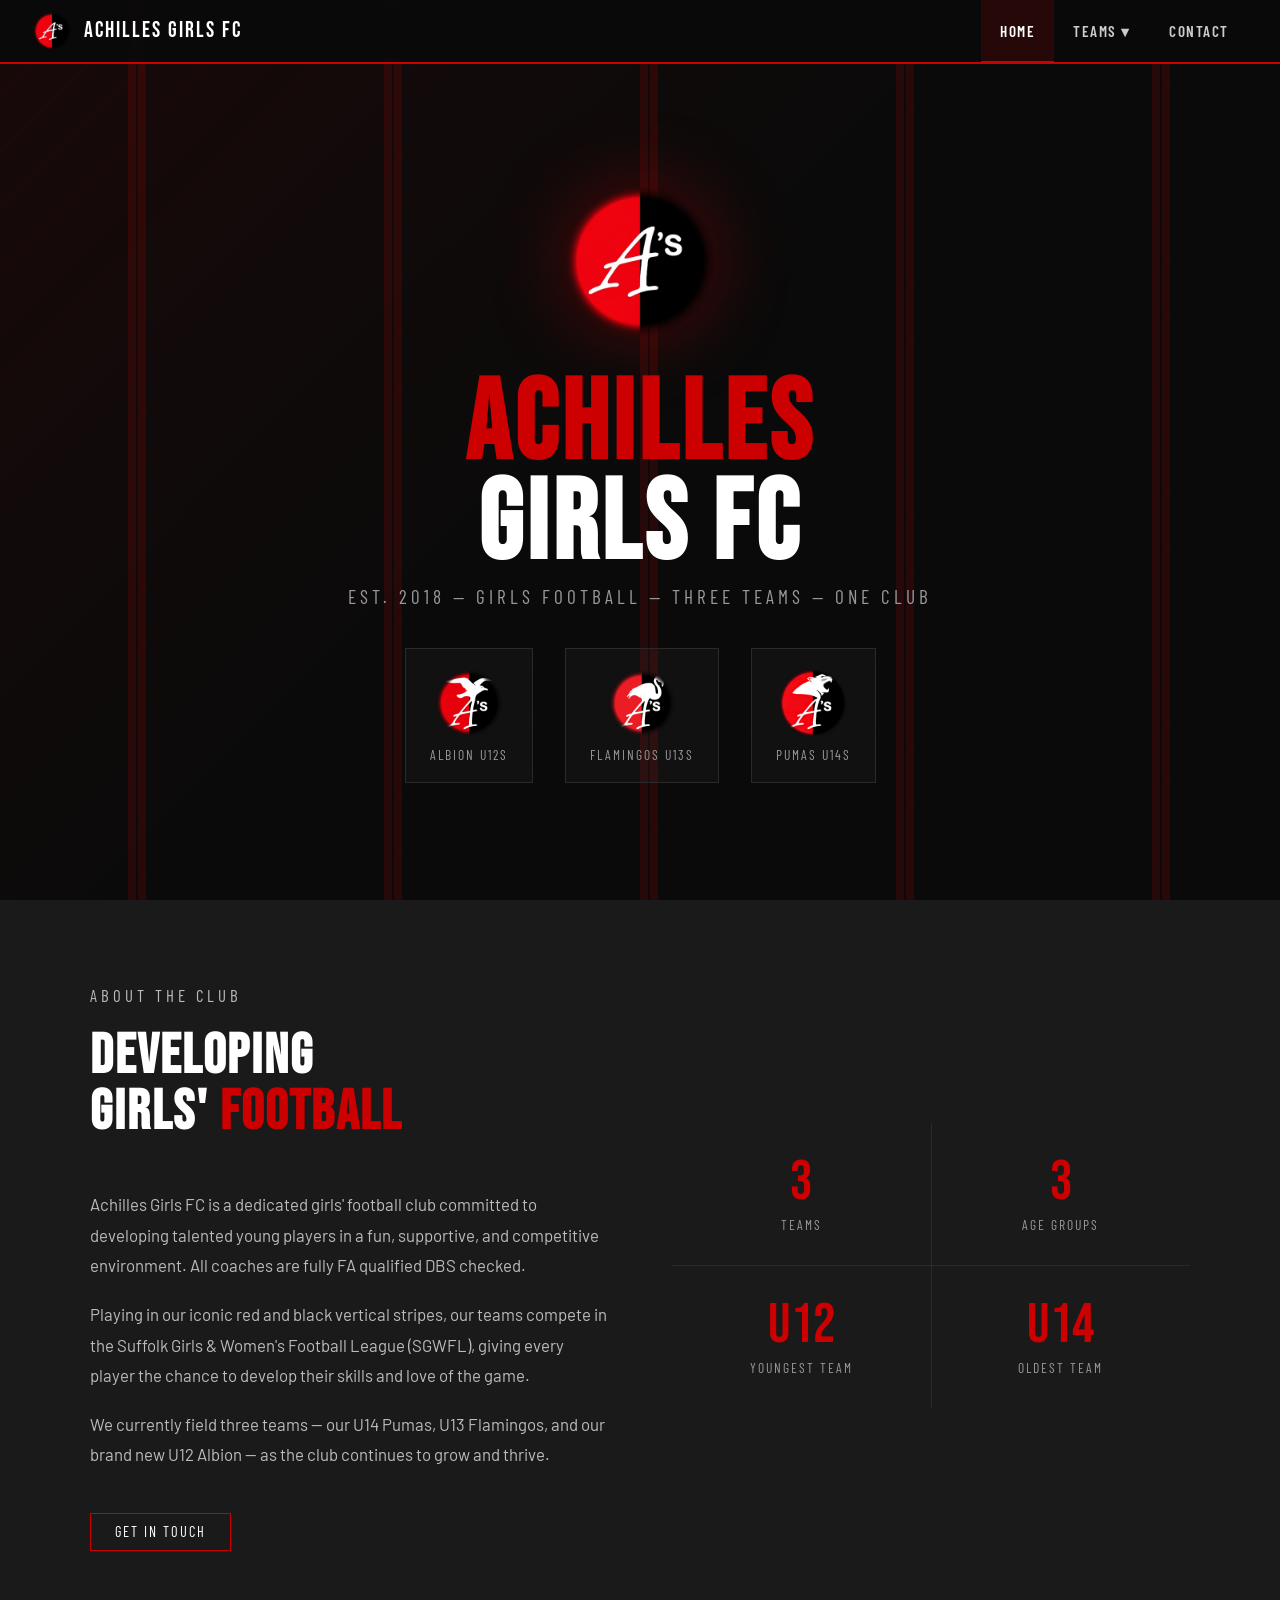
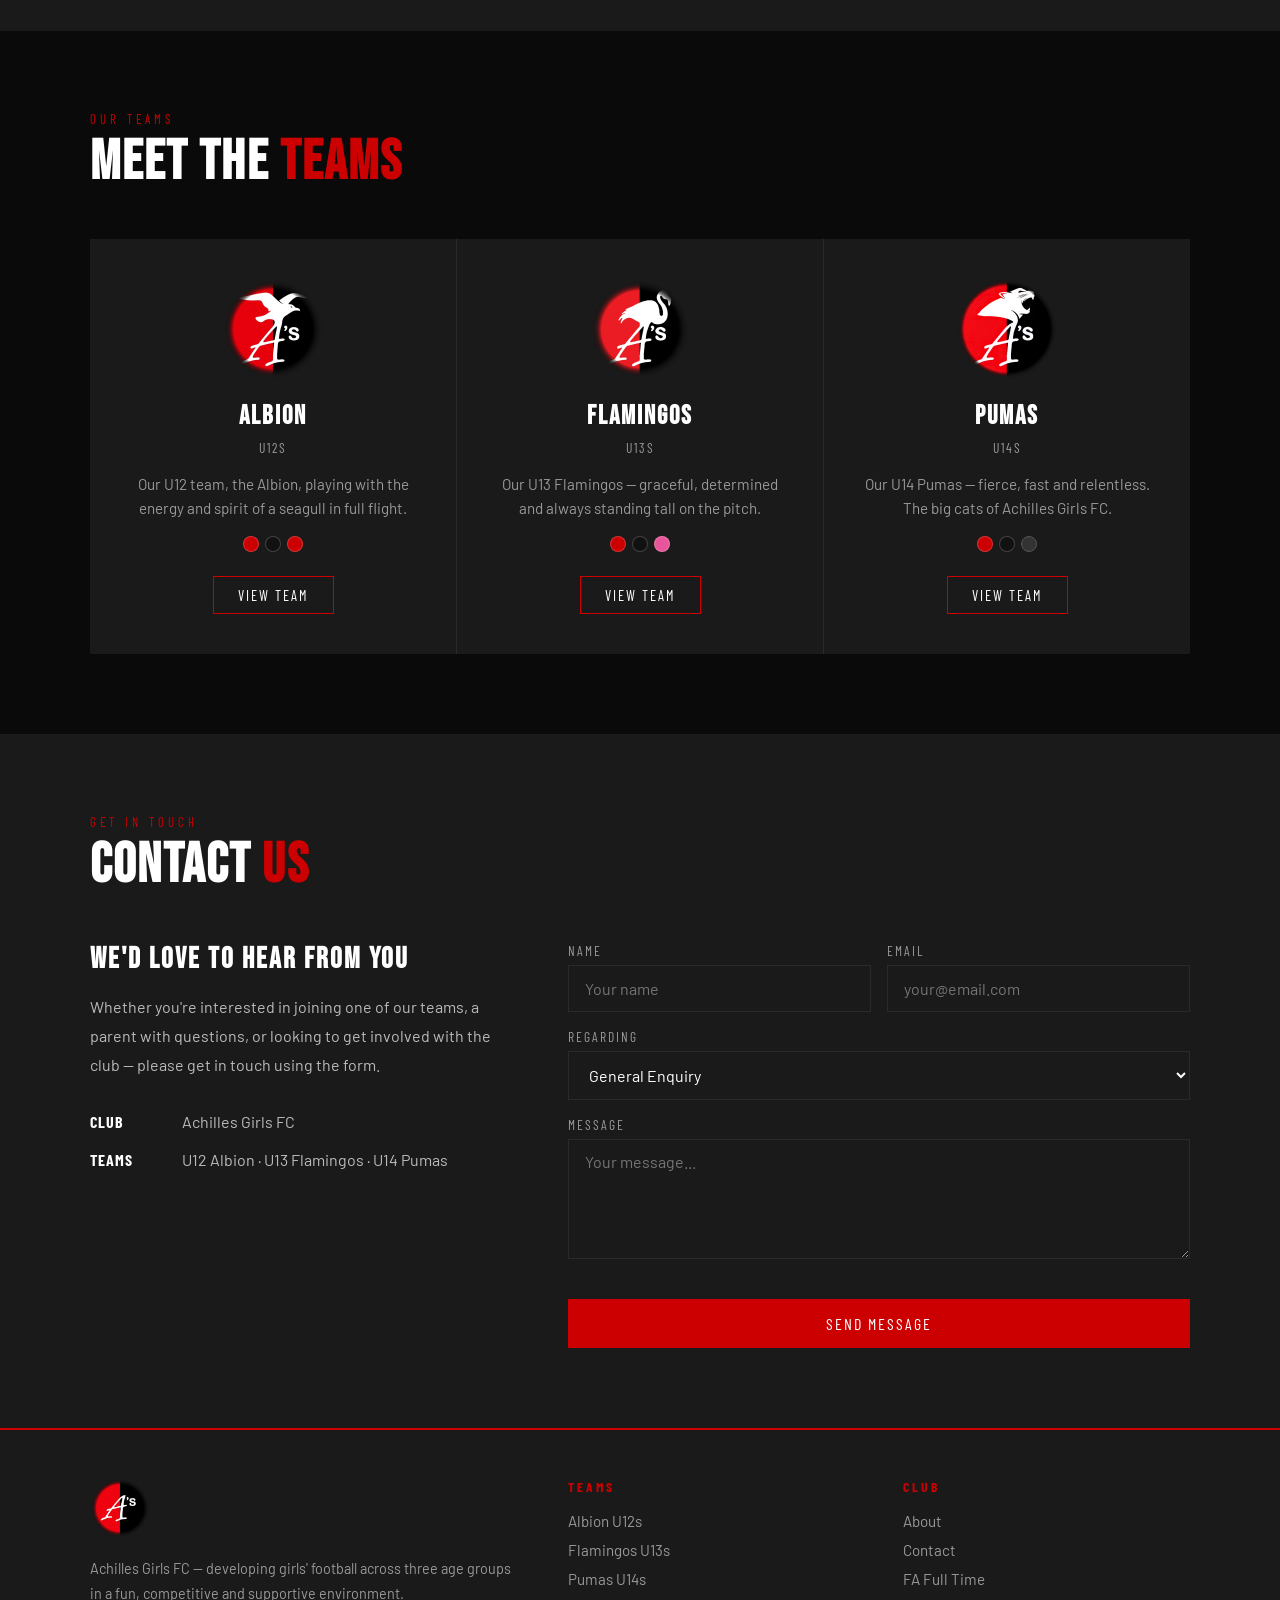
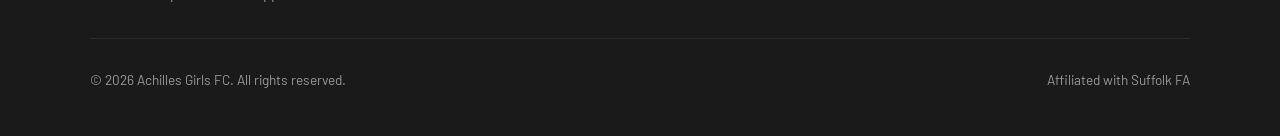
==== index.html @ 708ec03b "Update index.html Suffolk FA" ====
<!DOCTYPE html>
<html lang="en">
<head>
  <meta charset="UTF-8">
  <meta name="viewport" content="width=device-width, initial-scale=1.0">
  <title>Achilles Girls FC</title>
  <link rel="icon" type="image/png" href="images/logo-club.png">
  <link rel="manifest" href="manifest.json">
  <meta name="theme-color" content="#CC0000">
  <meta name="apple-mobile-web-app-capable" content="yes">
  <meta name="apple-mobile-web-app-status-bar-style" content="black-translucent">
  <meta name="apple-mobile-web-app-title" content="Achilles FC">
  <link rel="apple-touch-icon" href="images/logo-club.png">
  <link rel="stylesheet" href="css/style.css">
</head>
<body>

  <!-- NAVBAR -->
  <nav>
    <a href="index.html" class="nav-brand">
      <img src="images/logo-club.png" alt="Achilles Girls FC">
      <span>Achilles Girls FC</span>
    </a>
    <button class="nav-toggle" aria-label="Menu">
      <span></span><span></span><span></span>
    </button>
    <ul class="nav-links">
      <li><a href="index.html" class="active">Home</a></li>
      <li class="nav-dropdown">
        <a href="#">Teams ▾</a>
        <ul class="dropdown-menu">
          <li>
            <a href="team-albion.html">
              <img src="images/logo-albion.png" alt=""> Albion U12s
            </a>
          </li>
          <li>
            <a href="team-flamingos.html">
              <img src="images/logo-flamingos.png" alt=""> Flamingos U13s
            </a>
          </li>
          <li>
            <a href="team-pumas.html">
              <img src="images/logo-pumas.png" alt=""> Pumas U14s
            </a>
          </li>
        </ul>
      </li>
      <li><a href="index.html#contact">Contact</a></li>
    </ul>
  </nav>

  <!-- HERO -->
  <section class="hero">
    <div class="hero-bg">
      <div class="hero-stripe"></div>
      <div class="hero-stripe"></div>
      <div class="hero-stripe"></div>
      <div class="hero-stripe"></div>
      <div class="hero-stripe"></div>
      <div class="hero-stripe"></div>
      <div class="hero-stripe"></div>
      <div class="hero-stripe"></div>
      <div class="hero-stripe"></div>
      <div class="hero-stripe"></div>
    </div>
    <div class="hero-content">
      <img src="images/logo-club.png" alt="Achilles Girls FC" class="hero-logo">
      <h1><span>Achilles</span><br>Girls FC</h1>
      <p class="hero-sub">Est. 2018 &mdash; Girls Football &mdash; Three Teams &mdash; One Club</p>
      <div class="hero-teams">
        <a href="team-albion.html" class="hero-team-badge">
          <img src="images/logo-albion.png" alt="Albion">
          <span>Albion U12s</span>
        </a>
        <a href="team-flamingos.html" class="hero-team-badge">
          <img src="images/logo-flamingos.png" alt="Flamingos">
          <span>Flamingos U13s</span>
        </a>
        <a href="team-pumas.html" class="hero-team-badge">
          <img src="images/logo-pumas.png" alt="Pumas">
          <span>Pumas U14s</span>
        </a>
      </div>
    </div>
  </section>

  <!-- ABOUT -->
  <section id="about" style="background: var(--grey);">
    <div class="container">
      <div class="about-grid">
        <div class="about-text fade-in">
          <p class="section-label">About the Club</p>
          <h2 class="section-title">Developing<br>Girls' <span>Football</span></h2>
          <p>Achilles Girls FC is a dedicated girls' football club committed to developing talented young players in a fun, supportive, and competitive environment. All coaches are fully FA qualified DBS checked.</p>
          <p>Playing in our iconic red and black vertical stripes, our teams compete in the Suffolk Girls &amp; Women's Football League (SGWFL), giving every player the chance to develop their skills and love of the game.</p>
          <p>We currently field three teams — our U14 Pumas, U13 Flamingos, and our brand new U12 Albion — as the club continues to grow and thrive.</p>
          <a href="index.html#contact" class="btn">Get in Touch</a>
        </div>
        <div class="about-stats fade-in">
          <div class="stat-box">
            <div class="number">3</div>
            <div class="label">Teams</div>
          </div>
          <div class="stat-box">
            <div class="number">3</div>
            <div class="label">Age Groups</div>
          </div>
          <div class="stat-box">
            <div class="number">U12</div>
            <div class="label">Youngest Team</div>
          </div>
          <div class="stat-box">
            <div class="number">U14</div>
            <div class="label">Oldest Team</div>
          </div>
        </div>
      </div>
    </div>
  </section>

  <!-- TEAMS -->
  <section id="teams">
    <div class="container">
      <p class="section-label fade-in">Our Teams</p>
      <h2 class="section-title fade-in">Meet the <span>Teams</span></h2>
      <div class="teams-grid fade-in">
        <!-- ALBION -->
        <a href="team-albion.html" class="team-card" style="--accent: #CC0000;">
          <img src="images/logo-albion.png" alt="Achilles Albion">
          <h3>Albion</h3>
          <div class="age-group">U12s</div>
          <p style="color:#999; font-size:0.95rem; line-height:1.6;">Our U12 team, the Albion, playing with the energy and spirit of a seagull in full flight.</p>
          <div class="kit-colours">
            <div class="kit-swatch" style="background:#CC0000;" title="Red"></div>
            <div class="kit-swatch" style="background:#111;" title="Black"></div>
            <div class="kit-swatch" style="background:#CC0000;" title="Red socks"></div>
          </div>
          <span class="btn">View Team</span>
        </a>
        <!-- FLAMINGOS -->
        <a href="team-flamingos.html" class="team-card" style="--accent: #e8559a;">
          <img src="images/logo-flamingos.png" alt="Achilles Flamingos">
          <h3>Flamingos</h3>
          <div class="age-group">U13s</div>
          <p style="color:#999; font-size:0.95rem; line-height:1.6;">Our U13 Flamingos — graceful, determined and always standing tall on the pitch.</p>
          <div class="kit-colours">
            <div class="kit-swatch" style="background:#CC0000;" title="Red"></div>
            <div class="kit-swatch" style="background:#111;" title="Black"></div>
            <div class="kit-swatch" style="background:#e8559a;" title="Pink socks"></div>
          </div>
          <span class="btn">View Team</span>
        </a>
        <!-- PUMAS -->
        <a href="team-pumas.html" class="team-card" style="--accent: #888;">
          <img src="images/logo-pumas.png" alt="Achilles Pumas">
          <h3>Pumas</h3>
          <div class="age-group">U14s</div>
          <p style="color:#999; font-size:0.95rem; line-height:1.6;">Our U14 Pumas — fierce, fast and relentless. The big cats of Achilles Girls FC.</p>
          <div class="kit-colours">
            <div class="kit-swatch" style="background:#CC0000;" title="Red"></div>
            <div class="kit-swatch" style="background:#111;" title="Black"></div>
            <div class="kit-swatch" style="background:#333; border-color:#555;" title="Black socks"></div>
          </div>
          <span class="btn">View Team</span>
        </a>
      </div>
    </div>
  </section>

  <!-- CONTACT -->
  <section id="contact" style="background: var(--grey);">
    <div class="container">
      <p class="section-label fade-in">Get in Touch</p>
      <h2 class="section-title fade-in">Contact <span>Us</span></h2>
      <div class="contact-grid">
        <div class="contact-info fade-in">
          <h3>We'd love to hear from you</h3>
          <p>Whether you're interested in joining one of our teams, a parent with questions, or looking to get involved with the club — please get in touch using the form.</p>
          <div class="contact-detail">
            <strong>Club</strong>
            <span>Achilles Girls FC</span>
          </div>
          <div class="contact-detail">
            <strong>Teams</strong>
            <span>U12 Albion · U13 Flamingos · U14 Pumas</span>
          </div>
          <!-- Add your social links here when ready -->
        </div>
        <div class="fade-in">
          <!--
            FORMSPREE SETUP:
            1. Go to https://formspree.io and create a free account
            2. Create a new form and copy your endpoint URL
            3. Replace "YOUR_FORMSPREE_ID" below with your actual ID
               e.g. action="https://formspree.io/f/xpzvwrkg"
          -->
          <form id="contact-form" class="contact-form"
                action="https://formspree.io/f/mojppgwp"
                method="POST">
            <div class="form-row">
              <div class="form-group">
                <label for="name">Name</label>
                <input type="text" id="name" name="name" required placeholder="Your name">
              </div>
              <div class="form-group">
                <label for="email">Email</label>
                <input type="email" id="email" name="email" required placeholder="your@email.com">
              </div>
            </div>
            <div class="form-group">
              <label for="team">Regarding</label>
              <select id="team" name="team">
                <option value="">General Enquiry</option>
                <option value="albion">Albion U12s</option>
                <option value="flamingos">Flamingos U13s</option>
                <option value="pumas">Pumas U14s</option>
                <option value="other">Other</option>
              </select>
            </div>
            <div class="form-group">
              <label for="message">Message</label>
              <textarea id="message" name="message" required placeholder="Your message..."></textarea>
            </div>
            <button type="submit" class="btn btn-full btn-submit">Send Message</button>
          </form>
          <div id="form-success" class="form-success">
            ✓ Message sent! We'll be in touch soon.
          </div>
        </div>
      </div>
    </div>
  </section>

  <!-- FOOTER -->
  <footer>
    <div class="footer-inner">
      <div class="footer-brand">
        <img src="images/logo-club.png" alt="Achilles Girls FC">
        <p>Achilles Girls FC — developing girls' football across three age groups in a fun, competitive and supportive environment.</p>
      </div>
      <div class="footer-col">
        <h4>Teams</h4>
        <ul>
          <li><a href="team-albion.html">Albion U12s</a></li>
          <li><a href="team-flamingos.html">Flamingos U13s</a></li>
          <li><a href="team-pumas.html">Pumas U14s</a></li>
        </ul>
      </div>
      <div class="footer-col">
        <h4>Club</h4>
        <ul>
          <li><a href="index.html#about">About</a></li>
          <li><a href="index.html#contact">Contact</a></li>
          <li><a href="https://fulltime.thefa.com" target="_blank">FA Full Time</a></li>
        </ul>
      </div>
    </div>
    <div class="footer-bottom">
      <span>© 2026 Achilles Girls FC. All rights reserved.</span>
      <span>Affiliated with Suffolk FA</span>
    </div>
  </footer>

  <script src="js/main.js"></script>
  <script>
    if ("serviceWorker" in navigator) {
      navigator.serviceWorker.register("/sw.js");
    }
  </script>
</body>
</html>
---- css/style.css ----
@import url('https://fonts.googleapis.com/css2?family=Bebas+Neue&family=Barlow:wght@400;500;600;700&family=Barlow+Condensed:wght@600;700&display=swap');

:root {
  --red: #CC0000;
  --black: #0a0a0a;
  --white: #ffffff;
  --grey: #1a1a1a;
  --grey-mid: #2a2a2a;
  --grey-light: #444;
  --text-muted: #999;
  --albion-accent: #CC0000;
  --flamingo-accent: #e8559a;
  --pumas-accent: #444;
}

* { margin: 0; padding: 0; box-sizing: border-box; }

html { scroll-behavior: smooth; }

body {
  font-family: 'Barlow', sans-serif;
  background: var(--black);
  color: var(--white);
  overflow-x: hidden;
}

/* ===== NAVBAR ===== */
nav {
  position: fixed;
  top: 0; left: 0; right: 0;
  z-index: 1000;
  background: rgba(10,10,10,0.95);
  backdrop-filter: blur(10px);
  border-bottom: 2px solid var(--red);
  padding: 0 2rem;
  height: 64px;
  display: flex;
  align-items: center;
  justify-content: space-between;
}

.nav-brand {
  display: flex;
  align-items: center;
  gap: 12px;
  text-decoration: none;
}

.nav-brand img {
  height: 40px;
  width: 40px;
  object-fit: contain;
}

.nav-brand span {
  font-family: 'Bebas Neue', sans-serif;
  font-size: 1.4rem;
  letter-spacing: 2px;
  color: var(--white);
  line-height: 1;
}

.nav-links {
  display: flex;
  align-items: center;
  gap: 0;
  list-style: none;
}

.nav-links a {
  display: block;
  padding: 0 1.2rem;
  height: 64px;
  line-height: 64px;
  text-decoration: none;
  color: #ccc;
  font-family: 'Barlow Condensed', sans-serif;
  font-size: 0.95rem;
  font-weight: 600;
  letter-spacing: 1.5px;
  text-transform: uppercase;
  transition: color 0.2s, background 0.2s;
}

.nav-links a:hover, .nav-links a.active {
  color: var(--white);
  background: rgba(204,0,0,0.15);
}

.nav-links a.active {
  border-bottom: 2px solid var(--red);
}

/* Dropdown */
.nav-dropdown {
  position: relative;
}

.nav-dropdown .dropdown-menu {
  display: none;
  position: absolute;
  top: 64px;
  left: 0;
  background: var(--grey);
  border: 1px solid var(--grey-mid);
  border-top: 2px solid var(--red);
  min-width: 200px;
  list-style: none;
}

.nav-dropdown:hover .dropdown-menu {
  display: block;
}

.dropdown-menu a {
  height: auto;
  line-height: 1;
  padding: 0.9rem 1.2rem;
  display: flex;
  align-items: center;
  gap: 10px;
  border-bottom: 1px solid var(--grey-mid);
}

.dropdown-menu a img {
  width: 28px;
  height: 28px;
  object-fit: contain;
}

.dropdown-menu a:last-child { border-bottom: none; }

/* Hamburger */
.nav-toggle {
  display: none;
  background: none;
  border: none;
  cursor: pointer;
  flex-direction: column;
  gap: 5px;
  padding: 4px;
}

.nav-toggle span {
  display: block;
  width: 24px;
  height: 2px;
  background: var(--white);
  transition: all 0.3s;
}

/* ===== HERO ===== */
.hero {
  min-height: 100vh;
  display: flex;
  align-items: center;
  justify-content: center;
  position: relative;
  overflow: hidden;
  padding: 64px 2rem 0;
}

.hero-bg {
  position: absolute;
  inset: 0;
  background:
    linear-gradient(135deg, rgba(204,0,0,0.08) 0%, transparent 50%),
    repeating-linear-gradient(
      -45deg,
      transparent,
      transparent 40px,
      rgba(204,0,0,0.03) 40px,
      rgba(204,0,0,0.03) 41px
    );
}

.hero-stripe {
  position: absolute;
  top: 0; bottom: 0;
  width: 8px;
  background: var(--red);
  opacity: 0.15;
}

.hero-stripe:nth-child(1) { left: 10%; }
.hero-stripe:nth-child(2) { left: 10.8%; }
.hero-stripe:nth-child(3) { left: 30%; }
.hero-stripe:nth-child(4) { left: 30.8%; }
.hero-stripe:nth-child(5) { left: 50%; }
.hero-stripe:nth-child(6) { left: 50.8%; }
.hero-stripe:nth-child(7) { left: 70%; }
.hero-stripe:nth-child(8) { left: 70.8%; }
.hero-stripe:nth-child(9) { left: 90%; }
.hero-stripe:nth-child(10) { left: 90.8%; }

.hero-content {
  position: relative;
  text-align: center;
  max-width: 800px;
  animation: fadeUp 0.8s ease both;
}

.hero-logo {
  width: 160px;
  height: 160px;
  object-fit: contain;
  margin-bottom: 2rem;
  filter: drop-shadow(0 0 40px rgba(204,0,0,0.4));
  animation: fadeUp 0.8s ease 0.1s both;
}

.hero h1 {
  font-family: 'Bebas Neue', sans-serif;
  font-size: clamp(3.5rem, 10vw, 7rem);
  letter-spacing: 4px;
  line-height: 0.9;
  margin-bottom: 0.5rem;
  animation: fadeUp 0.8s ease 0.2s both;
}

.hero h1 span { color: var(--red); }

.hero-sub {
  font-family: 'Barlow Condensed', sans-serif;
  font-size: 1.2rem;
  letter-spacing: 4px;
  text-transform: uppercase;
  color: var(--text-muted);
  margin-bottom: 2.5rem;
  animation: fadeUp 0.8s ease 0.3s both;
}

.hero-teams {
  display: flex;
  justify-content: center;
  gap: 2rem;
  flex-wrap: wrap;
  animation: fadeUp 0.8s ease 0.4s both;
}

.hero-team-badge {
  display: flex;
  flex-direction: column;
  align-items: center;
  gap: 8px;
  text-decoration: none;
  padding: 1.2rem 1.5rem;
  border: 1px solid var(--grey-mid);
  background: rgba(255,255,255,0.03);
  transition: all 0.3s;
}

.hero-team-badge:hover {
  border-color: var(--red);
  background: rgba(204,0,0,0.08);
  transform: translateY(-4px);
}

.hero-team-badge img {
  width: 70px;
  height: 70px;
  object-fit: contain;
}

.hero-team-badge span {
  font-family: 'Barlow Condensed', sans-serif;
  font-size: 0.85rem;
  letter-spacing: 2px;
  text-transform: uppercase;
  color: var(--text-muted);
}

/* ===== SECTIONS ===== */
section {
  padding: 5rem 2rem;
}

.container {
  max-width: 1100px;
  margin: 0 auto;
}

.section-label {
  font-family: 'Barlow Condensed', sans-serif;
  font-size: 0.8rem;
  letter-spacing: 4px;
  text-transform: uppercase;
  color: var(--red);
  margin-bottom: 0.5rem;
}

.section-title {
  font-family: 'Bebas Neue', sans-serif;
  font-size: clamp(2.5rem, 5vw, 3.5rem);
  letter-spacing: 2px;
  line-height: 1;
  margin-bottom: 3rem;
}

.section-title span { color: var(--red); }

/* ===== ABOUT ===== */
.about-grid {
  display: grid;
  grid-template-columns: 1fr 1fr;
  gap: 4rem;
  align-items: center;
}

.about-text p {
  color: #bbb;
  line-height: 1.8;
  margin-bottom: 1.2rem;
  font-size: 1.05rem;
}

.about-stats {
  display: grid;
  grid-template-columns: 1fr 1fr;
  gap: 1px;
  background: var(--grey-mid);
}

.stat-box {
  background: var(--grey);
  padding: 2rem;
  text-align: center;
}

.stat-box .number {
  font-family: 'Bebas Neue', sans-serif;
  font-size: 3.5rem;
  color: var(--red);
  line-height: 1;
}

.stat-box .label {
  font-family: 'Barlow Condensed', sans-serif;
  font-size: 0.85rem;
  letter-spacing: 2px;
  text-transform: uppercase;
  color: var(--text-muted);
  margin-top: 0.3rem;
}

/* ===== TEAMS ===== */
.teams-grid {
  display: grid;
  grid-template-columns: repeat(3, 1fr);
  gap: 1px;
  background: var(--grey-mid);
}

.team-card {
  background: var(--grey);
  padding: 2.5rem 2rem;
  text-align: center;
  text-decoration: none;
  color: var(--white);
  transition: all 0.3s;
  position: relative;
  overflow: hidden;
}

.team-card::before {
  content: '';
  position: absolute;
  bottom: 0; left: 0; right: 0;
  height: 3px;
  background: var(--accent, var(--red));
  transform: scaleX(0);
  transition: transform 0.3s;
}

.team-card:hover::before { transform: scaleX(1); }
.team-card:hover { background: var(--grey-mid); }

.team-card img {
  width: 100px;
  height: 100px;
  object-fit: contain;
  margin-bottom: 1.2rem;
}

.team-card h3 {
  font-family: 'Bebas Neue', sans-serif;
  font-size: 1.6rem;
  letter-spacing: 2px;
  margin-bottom: 0.4rem;
}

.team-card .age-group {
  font-family: 'Barlow Condensed', sans-serif;
  font-size: 0.85rem;
  letter-spacing: 2px;
  text-transform: uppercase;
  color: var(--text-muted);
  margin-bottom: 1rem;
}

.team-card .kit-colours {
  display: flex;
  justify-content: center;
  gap: 6px;
  margin-top: 1rem;
}

.kit-swatch {
  width: 16px;
  height: 16px;
  border-radius: 50%;
  border: 1px solid rgba(255,255,255,0.2);
}

.btn {
  display: inline-block;
  margin-top: 1.5rem;
  padding: 0.6rem 1.5rem;
  font-family: 'Barlow Condensed', sans-serif;
  font-size: 0.9rem;
  letter-spacing: 2px;
  text-transform: uppercase;
  text-decoration: none;
  border: 1px solid var(--red);
  color: var(--white);
  background: transparent;
  transition: all 0.2s;
  cursor: pointer;
}

.btn:hover {
  background: var(--red);
}

/* ===== TEAM PAGE HERO ===== */
.team-hero {
  padding: 120px 2rem 4rem;
  position: relative;
  overflow: hidden;
  border-bottom: 1px solid var(--grey-mid);
}

.team-hero-bg {
  position: absolute;
  inset: 0;
  opacity: 0.05;
  background-size: 300px;
  background-position: right center;
  background-repeat: no-repeat;
}

.team-hero-inner {
  max-width: 1100px;
  margin: 0 auto;
  display: flex;
  align-items: center;
  gap: 3rem;
}

.team-hero-logo {
  width: 140px;
  height: 140px;
  object-fit: contain;
  flex-shrink: 0;
  filter: drop-shadow(0 0 30px rgba(204,0,0,0.3));
}

.team-hero-text h1 {
  font-family: 'Bebas Neue', sans-serif;
  font-size: clamp(3rem, 6vw, 5rem);
  letter-spacing: 3px;
  line-height: 0.9;
}

.team-hero-text .team-division {
  font-family: 'Barlow Condensed', sans-serif;
  font-size: 1rem;
  letter-spacing: 3px;
  text-transform: uppercase;
  color: var(--text-muted);
  margin-top: 0.8rem;
}

.team-kit {
  display: flex;
  align-items: center;
  gap: 8px;
  margin-top: 1rem;
}

.kit-label {
  font-family: 'Barlow Condensed', sans-serif;
  font-size: 0.8rem;
  letter-spacing: 2px;
  text-transform: uppercase;
  color: var(--text-muted);
}

/* ===== FA EMBED SECTION ===== */
.fa-section {
  padding: 4rem 2rem;
  border-bottom: 1px solid var(--grey-mid);
}

.fa-tabs {
  display: flex;
  gap: 0;
  border-bottom: 1px solid var(--grey-mid);
  margin-bottom: 2rem;
}

.fa-tab {
  padding: 0.8rem 1.8rem;
  font-family: 'Barlow Condensed', sans-serif;
  font-size: 0.95rem;
  letter-spacing: 2px;
  text-transform: uppercase;
  cursor: pointer;
  background: none;
  border: none;
  color: var(--text-muted);
  border-bottom: 2px solid transparent;
  margin-bottom: -1px;
  transition: all 0.2s;
}

.fa-tab:hover { color: var(--white); }
.fa-tab.active {
  color: var(--white);
  border-bottom-color: var(--red);
}

.fa-panel { display: none; }
.fa-panel.active { display: block; }

.fa-embed-wrapper {
  background: var(--grey);
  border: 1px solid var(--grey-mid);
  overflow: hidden;
}

.fa-embed-wrapper iframe {
  width: 100%;
  min-height: 500px;
  border: none;
  display: block;
}

/* Placeholder styling for before iframes are added */
.embed-placeholder {
  background: var(--grey);
  border: 1px dashed var(--grey-light);
  padding: 4rem 2rem;
  text-align: center;
  color: var(--text-muted);
}

.embed-placeholder .icon {
  font-size: 3rem;
  margin-bottom: 1rem;
  display: block;
}

.embed-placeholder p {
  font-family: 'Barlow Condensed', sans-serif;
  font-size: 1rem;
  letter-spacing: 1px;
}

/* ===== CONTACT ===== */
.contact-grid {
  display: grid;
  grid-template-columns: 1fr 1.5fr;
  gap: 4rem;
  align-items: start;
}

.contact-info h3 {
  font-family: 'Bebas Neue', sans-serif;
  font-size: 1.8rem;
  letter-spacing: 2px;
  margin-bottom: 1rem;
}

.contact-info p {
  color: #bbb;
  line-height: 1.8;
  margin-bottom: 2rem;
}

.contact-detail {
  display: flex;
  align-items: flex-start;
  gap: 12px;
  margin-bottom: 1.2rem;
  color: #bbb;
}

.contact-detail strong {
  font-family: 'Barlow Condensed', sans-serif;
  letter-spacing: 1px;
  text-transform: uppercase;
  color: var(--white);
  min-width: 80px;
}

.contact-form {
  display: flex;
  flex-direction: column;
  gap: 1rem;
}

.form-row {
  display: grid;
  grid-template-columns: 1fr 1fr;
  gap: 1rem;
}

.form-group {
  display: flex;
  flex-direction: column;
  gap: 6px;
}

.form-group label {
  font-family: 'Barlow Condensed', sans-serif;
  font-size: 0.85rem;
  letter-spacing: 2px;
  text-transform: uppercase;
  color: var(--text-muted);
}

.form-group input,
.form-group textarea,
.form-group select {
  background: var(--grey);
  border: 1px solid var(--grey-mid);
  padding: 0.8rem 1rem;
  color: var(--white);
  font-family: 'Barlow', sans-serif;
  font-size: 1rem;
  outline: none;
  transition: border-color 0.2s;
  width: 100%;
}

.form-group input:focus,
.form-group textarea:focus,
.form-group select:focus {
  border-color: var(--red);
}

.form-group textarea { resize: vertical; min-height: 120px; }
.form-group select option { background: var(--grey); }

.btn-full { width: 100%; justify-content: center; }
.btn-submit {
  background: var(--red);
  border-color: var(--red);
  font-size: 1rem;
  padding: 0.9rem;
}
.btn-submit:hover { background: #aa0000; }

.form-success {
  display: none;
  background: rgba(0,180,0,0.1);
  border: 1px solid rgba(0,180,0,0.3);
  padding: 1rem;
  text-align: center;
  color: #4caf50;
  font-family: 'Barlow Condensed', sans-serif;
  letter-spacing: 1px;
}

/* ===== FOOTER ===== */
footer {
  background: var(--grey);
  border-top: 2px solid var(--red);
  padding: 3rem 2rem;
}

.footer-inner {
  max-width: 1100px;
  margin: 0 auto;
  display: grid;
  grid-template-columns: 1.5fr 1fr 1fr;
  gap: 3rem;
}

.footer-brand img {
  height: 60px;
  object-fit: contain;
  margin-bottom: 1rem;
}

.footer-brand p {
  color: var(--text-muted);
  font-size: 0.9rem;
  line-height: 1.7;
}

.footer-col h4 {
  font-family: 'Barlow Condensed', sans-serif;
  font-size: 0.85rem;
  letter-spacing: 3px;
  text-transform: uppercase;
  color: var(--red);
  margin-bottom: 1rem;
}

.footer-col ul { list-style: none; }
.footer-col ul li { margin-bottom: 0.6rem; }
.footer-col ul a {
  text-decoration: none;
  color: var(--text-muted);
  font-size: 0.95rem;
  transition: color 0.2s;
}
.footer-col ul a:hover { color: var(--white); }

.footer-bottom {
  max-width: 1100px;
  margin: 2rem auto 0;
  padding-top: 2rem;
  border-top: 1px solid var(--grey-mid);
  display: flex;
  justify-content: space-between;
  align-items: center;
  color: var(--text-muted);
  font-size: 0.85rem;
}

/* ===== COMING SOON ===== */
.coming-soon-badge {
  display: inline-block;
  padding: 0.3rem 0.8rem;
  background: rgba(204,0,0,0.15);
  border: 1px solid rgba(204,0,0,0.3);
  color: var(--red);
  font-family: 'Barlow Condensed', sans-serif;
  font-size: 0.75rem;
  letter-spacing: 2px;
  text-transform: uppercase;
  margin-left: 8px;
  vertical-align: middle;
}

/* ===== ANIMATIONS ===== */
@keyframes fadeUp {
  from { opacity: 0; transform: translateY(30px); }
  to { opacity: 1; transform: translateY(0); }
}

.fade-in {
  opacity: 0;
  transform: translateY(20px);
  transition: opacity 0.6s ease, transform 0.6s ease;
}

.fade-in.visible {
  opacity: 1;
  transform: translateY(0);
}

/* ===== RESPONSIVE ===== */
@media (max-width: 900px) {
  .about-grid, .contact-grid { grid-template-columns: 1fr; gap: 2rem; }
  .teams-grid { grid-template-columns: 1fr; }
  .footer-inner { grid-template-columns: 1fr 1fr; }
  .nav-links { display: none; }
  .nav-toggle { display: flex; }
  .nav-links.open {
    display: flex;
    flex-direction: column;
    position: fixed;
    top: 64px; left: 0; right: 0;
    background: var(--grey);
    border-top: 1px solid var(--grey-mid);
    padding: 1rem 0;
  }
  .nav-links.open a { height: auto; line-height: 1; padding: 1rem 2rem; }
  .nav-dropdown .dropdown-menu { position: static; border-top: none; }
  .team-hero-inner { flex-direction: column; text-align: center; }
  .form-row { grid-template-columns: 1fr; }
}

@media (max-width: 600px) {
  .footer-inner { grid-template-columns: 1fr; }
  .hero-teams { gap: 1rem; }
  .footer-bottom { flex-direction: column; gap: 0.5rem; text-align: center; }
}
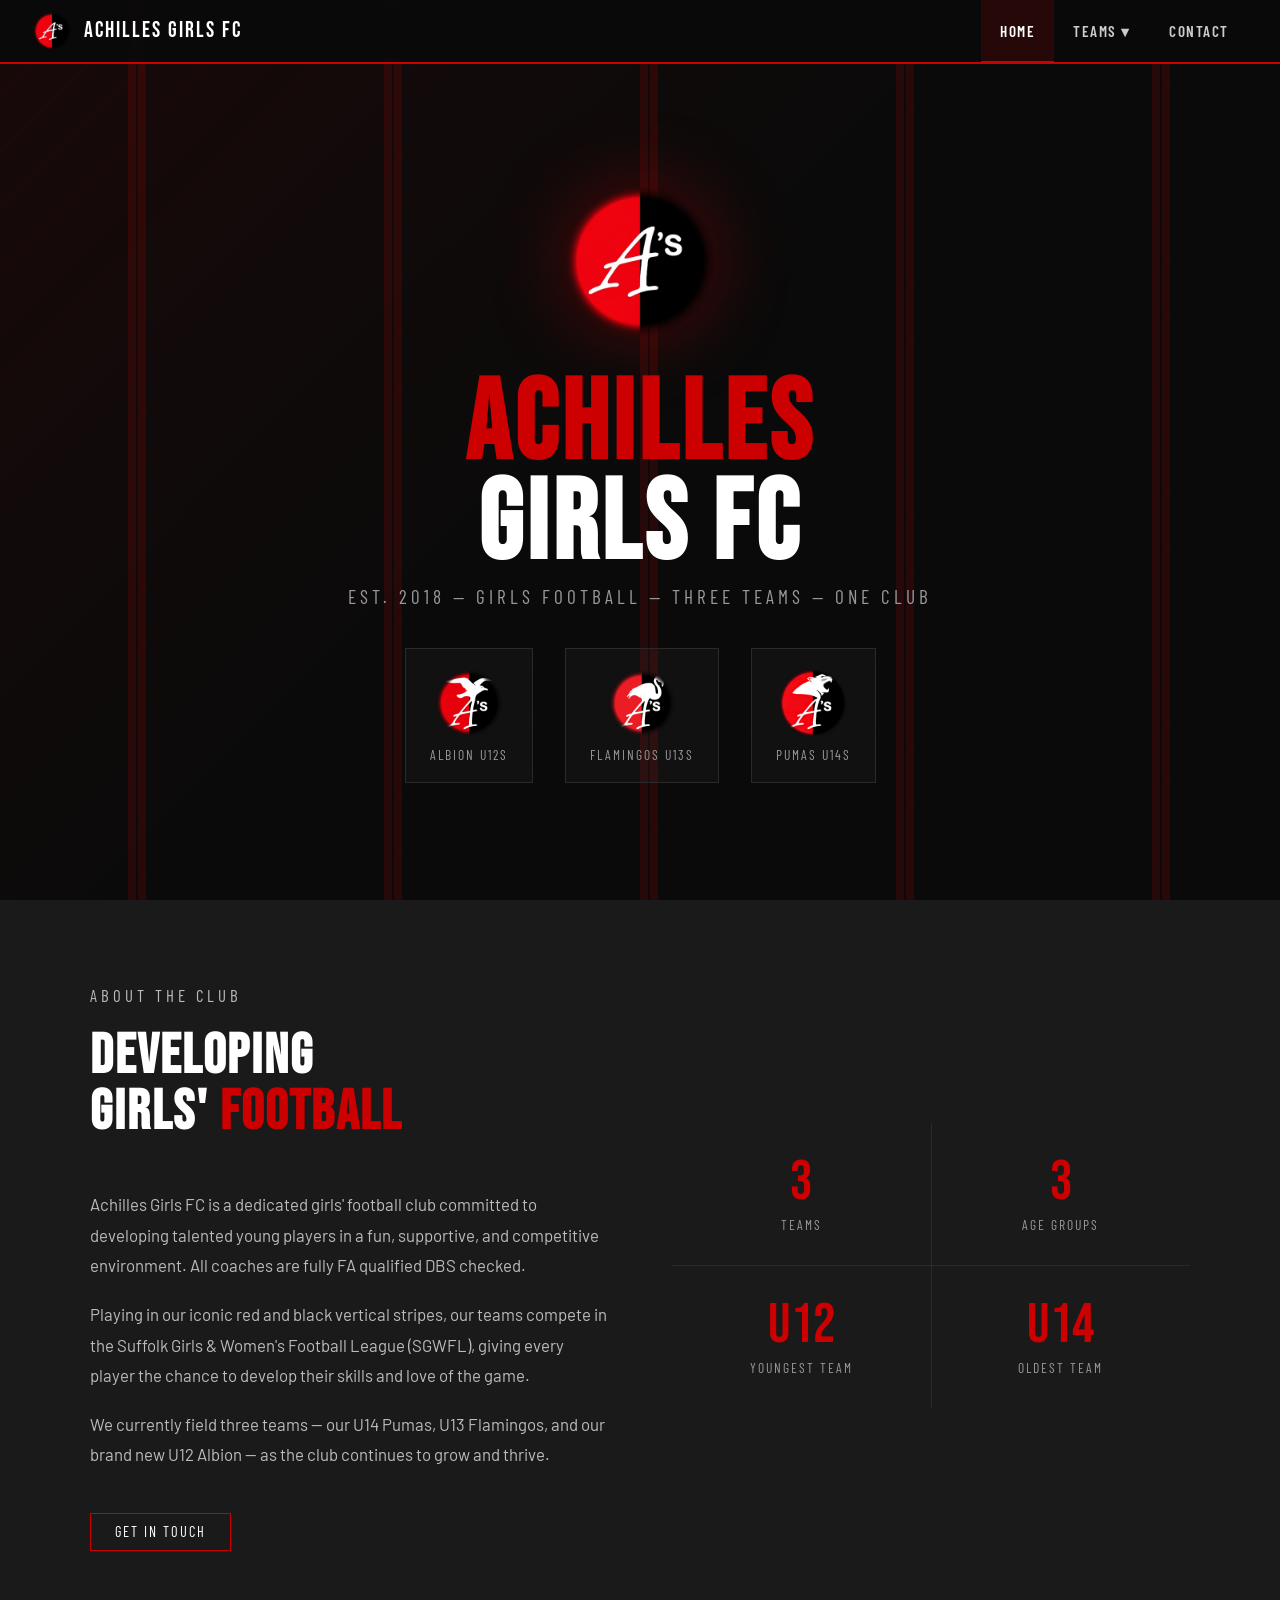
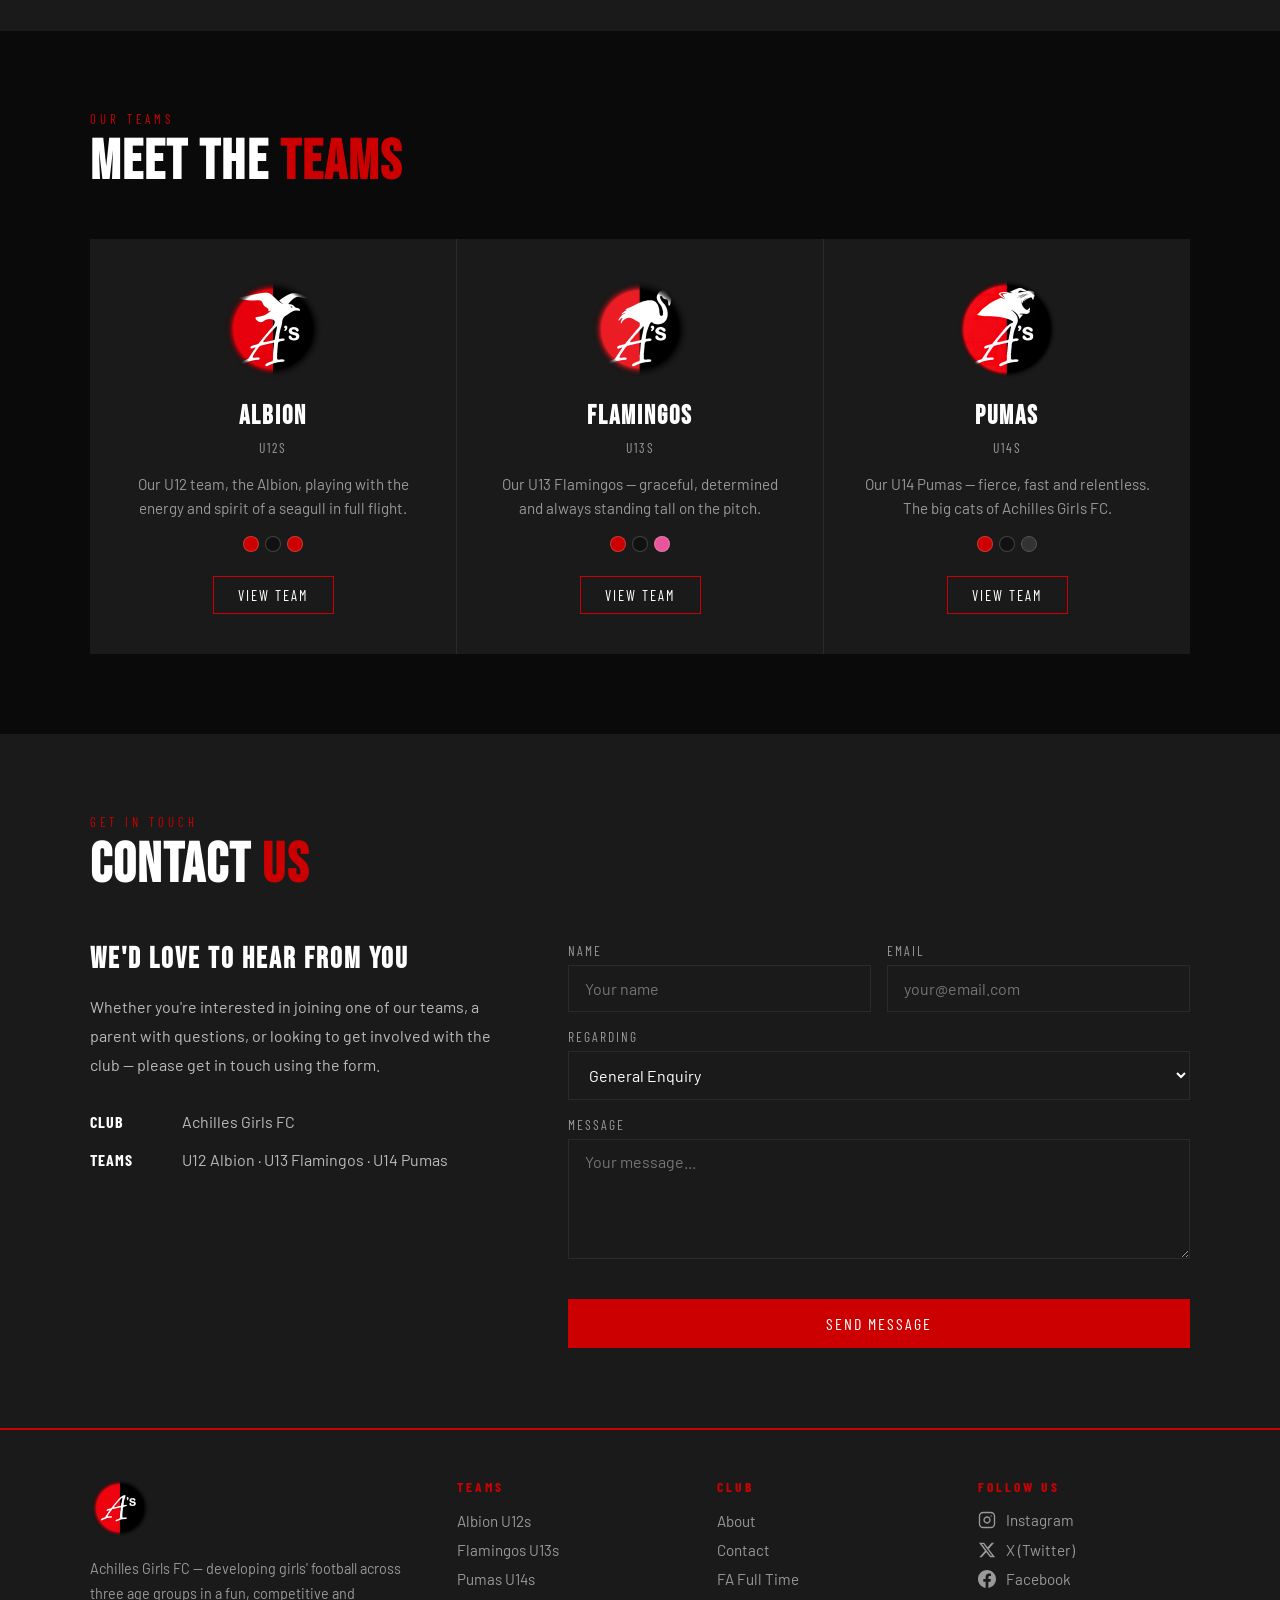
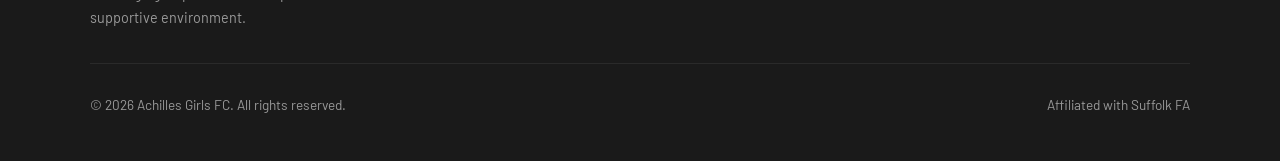
==== commit f90d1092: "Update index.html Social Links" ====
--- a/index.html
+++ b/index.html
@@ -233,7 +233,7 @@
   </section>
 
   <!-- FOOTER -->
-  <footer>
+<footer>
     <div class="footer-inner">
       <div class="footer-brand">
         <img src="images/logo-club.png" alt="Achilles Girls FC">
@@ -254,6 +254,29 @@
           <li><a href="index.html#contact">Contact</a></li>
           <li><a href="https://fulltime.thefa.com" target="_blank">FA Full Time</a></li>
         </ul>
+      </div>
+      <div class="footer-col">
+        <h4>Follow Us</h4>
+        <div class="social-links">
+          <a href="https://www.instagram.com/achillesgirlsfc" target="_blank" rel="noopener" aria-label="Instagram" class="social-link">
+            <svg xmlns="http://www.w3.org/2000/svg" viewBox="0 0 24 24" fill="none" stroke="currentColor" stroke-width="1.8" stroke-linecap="round" stroke-linejoin="round">
+              <rect x="2" y="2" width="20" height="20" rx="5" ry="5"/><path d="M16 11.37A4 4 0 1 1 12.63 8 4 4 0 0 1 16 11.37z"/><line x1="17.5" y1="6.5" x2="17.51" y2="6.5"/>
+            </svg>
+            Instagram
+          </a>
+          <a href="https://x.com/achillesgirlsfc" target="_blank" rel="noopener" aria-label="X (Twitter)" class="social-link">
+            <svg xmlns="http://www.w3.org/2000/svg" viewBox="0 0 24 24" fill="currentColor">
+              <path d="M18.244 2.25h3.308l-7.227 8.26 8.502 11.24H16.17l-5.214-6.817L4.99 21.75H1.68l7.73-8.835L1.254 2.25H8.08l4.713 6.231zm-1.161 17.52h1.833L7.084 4.126H5.117z"/>
+            </svg>
+            X (Twitter)
+          </a>
+          <a href="https://www.facebook.com/groups/achillesgirls" target="_blank" rel="noopener" aria-label="Facebook" class="social-link">
+            <svg xmlns="http://www.w3.org/2000/svg" viewBox="0 0 24 24" fill="currentColor">
+              <path d="M24 12.073c0-6.627-5.373-12-12-12s-12 5.373-12 12c0 5.99 4.388 10.954 10.125 11.854v-8.385H7.078v-3.47h3.047V9.43c0-3.007 1.792-4.669 4.533-4.669 1.312 0 2.686.235 2.686.235v2.953H15.83c-1.491 0-1.956.925-1.956 1.874v2.25h3.328l-.532 3.47h-2.796v8.385C19.612 23.027 24 18.062 24 12.073z"/>
+            </svg>
+            Facebook
+          </a>
+        </div>
       </div>
     </div>
     <div class="footer-bottom">
--- a/css/style.css
+++ b/css/style.css
@@ -684,7 +684,7 @@
   max-width: 1100px;
   margin: 0 auto;
   display: grid;
-  grid-template-columns: 1.5fr 1fr 1fr;
+  grid-template-columns: 1.5fr 1fr 1fr 1fr;
   gap: 3rem;
 }
 
@@ -768,6 +768,7 @@
   .about-grid, .contact-grid { grid-template-columns: 1fr; gap: 2rem; }
   .teams-grid { grid-template-columns: 1fr; }
   .footer-inner { grid-template-columns: 1fr 1fr; }
+  .footer-inner > .footer-brand { grid-column: 1 / -1; }
   .nav-links { display: none; }
   .nav-toggle { display: flex; }
   .nav-links.open {
@@ -790,3 +791,31 @@
   .hero-teams { gap: 1rem; }
   .footer-bottom { flex-direction: column; gap: 0.5rem; text-align: center; }
 }
+
+/* ===== SOCIAL LINKS ===== */
+.social-links {
+  display: flex;
+  flex-direction: column;
+  gap: 0.7rem;
+}
+
+.social-link {
+  display: flex;
+  align-items: center;
+  gap: 10px;
+  text-decoration: none;
+  color: var(--text-muted);
+  font-size: 0.95rem;
+  transition: color 0.2s;
+}
+
+.social-link:hover { color: var(--white); }
+
+.social-link svg {
+  width: 18px;
+  height: 18px;
+  flex-shrink: 0;
+  transition: color 0.2s;
+}
+
+.social-link:hover svg { color: var(--red); }
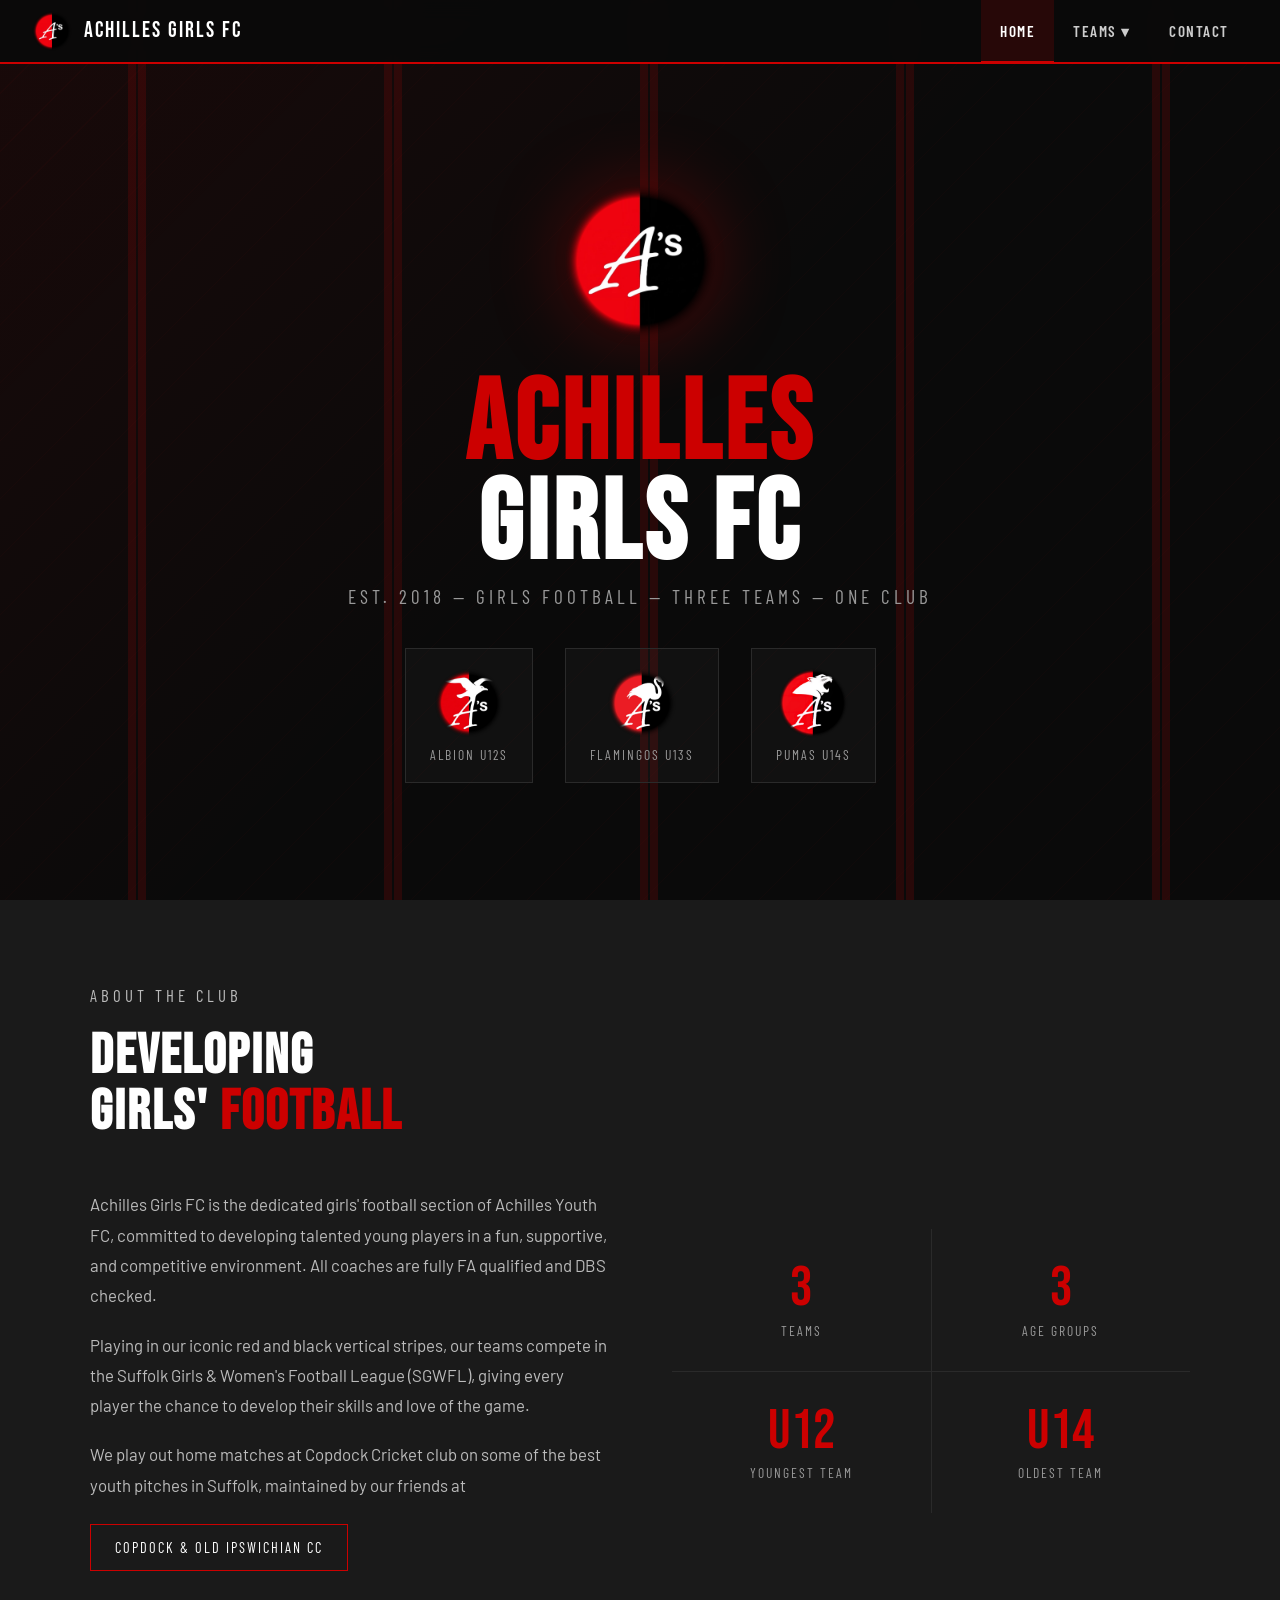
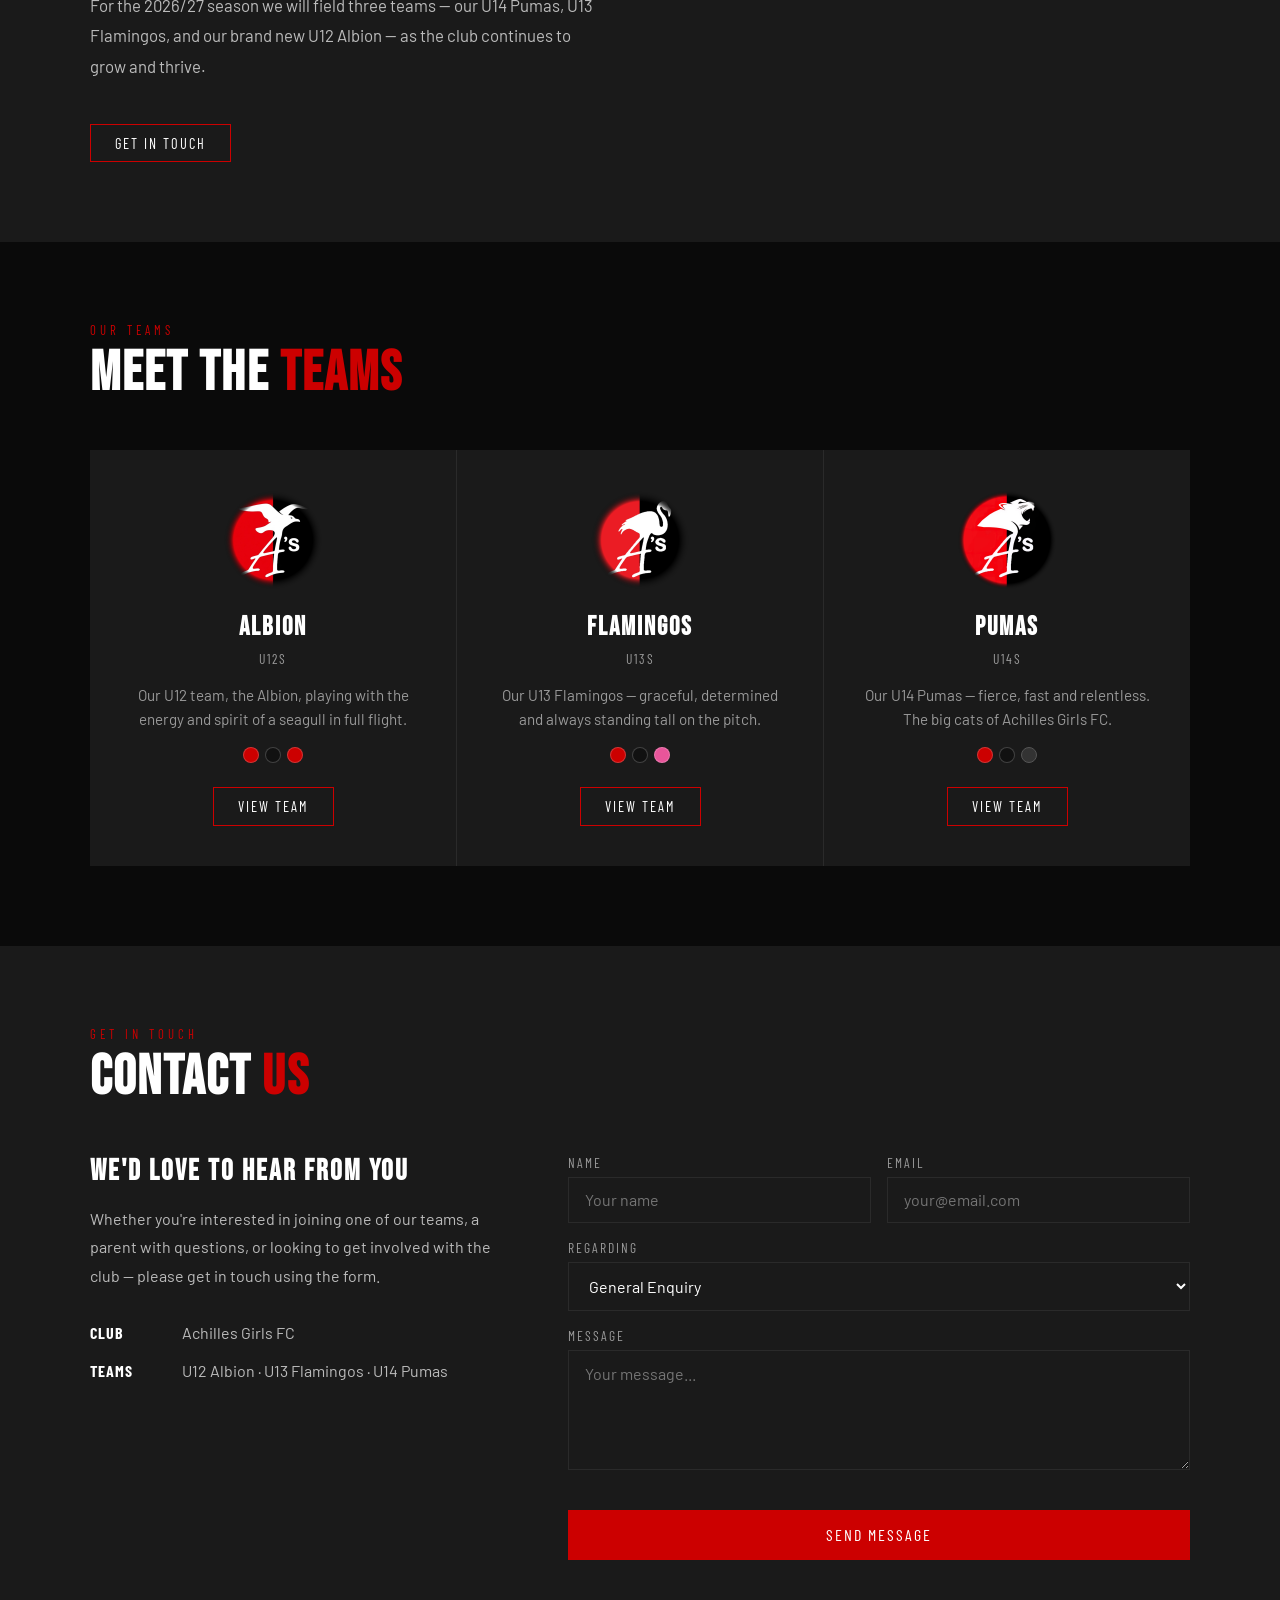
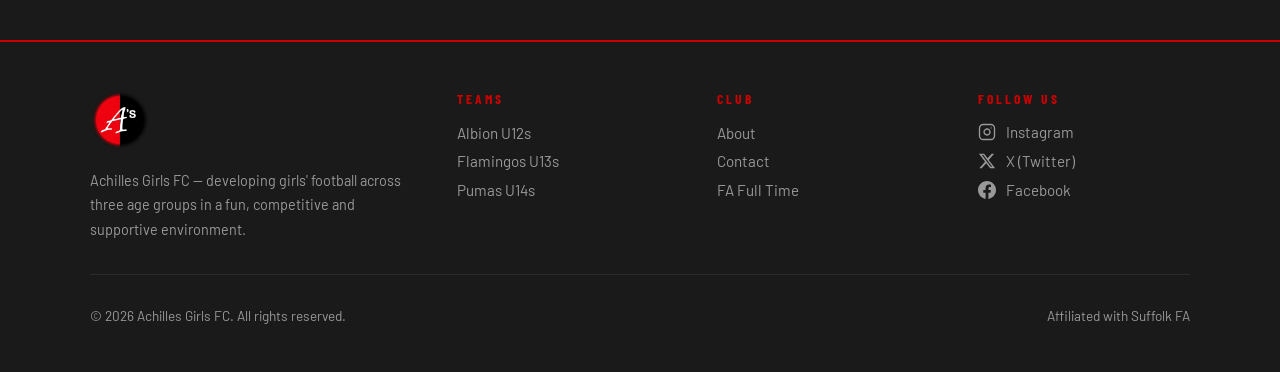
==== commit 4dcfef44: "Update index.html" ====
--- a/index.html
+++ b/index.html
@@ -92,9 +92,10 @@
         <div class="about-text fade-in">
           <p class="section-label">About the Club</p>
           <h2 class="section-title">Developing<br>Girls' <span>Football</span></h2>
-          <p>Achilles Girls FC is a dedicated girls' football club committed to developing talented young players in a fun, supportive, and competitive environment. All coaches are fully FA qualified DBS checked.</p>
+          <p>Achilles Girls FC is the dedicated girls' football section of Achilles Youth FC, committed to developing talented young players in a fun, supportive, and competitive environment. All coaches are fully FA qualified and DBS checked.</p>
           <p>Playing in our iconic red and black vertical stripes, our teams compete in the Suffolk Girls &amp; Women's Football League (SGWFL), giving every player the chance to develop their skills and love of the game.</p>
-          <p>We currently field three teams — our U14 Pumas, U13 Flamingos, and our brand new U12 Albion — as the club continues to grow and thrive.</p>
+          <p>We play out home matches at Copdock Cricket club on some of the best youth pitches in Suffolk, maintained by our friends at <a href="https://candoicc.play-cricket.com/home" class="btn">Copdock &amp; Old Ipswichian CC</a> </p>
+          <p>For the 2026/27 season we will field three teams — our U14 Pumas, U13 Flamingos, and our brand new U12 Albion — as the club continues to grow and thrive.</p>
           <a href="index.html#contact" class="btn">Get in Touch</a>
         </div>
         <div class="about-stats fade-in">
--- a/css/style.css
+++ b/css/style.css
@@ -819,3 +819,80 @@
 }
 
 .social-link:hover svg { color: var(--red); }
+
+/* ===== SPONSORS ===== */
+.sponsors-grid {
+  display: flex;
+  gap: 2rem;
+  flex-wrap: wrap;
+}
+
+.sponsor-card {
+  flex: 1;
+  min-width: 220px;
+  max-width: 340px;
+  display: flex;
+  flex-direction: column;
+  align-items: center;
+  text-decoration: none;
+  background: var(--grey-mid);
+  border: 1px solid rgba(255,255,255,0.06);
+  padding: 2rem 1.5rem 1.5rem;
+  position: relative;
+  transition: border-color 0.3s, transform 0.3s;
+}
+
+.sponsor-card:hover {
+  border-color: rgba(255,255,255,0.2);
+  transform: translateY(-3px);
+}
+
+.sponsor-card img {
+  max-height: 80px;
+  max-width: 100%;
+  object-fit: contain;
+  margin-bottom: 1.2rem;
+  filter: brightness(1);
+  transition: opacity 0.2s;
+}
+
+.sponsor-card:hover img { opacity: 0.9; }
+
+.sponsor-name {
+  font-family: 'Barlow Condensed', sans-serif;
+  font-size: 1rem;
+  font-weight: 600;
+  letter-spacing: 1px;
+  color: var(--white);
+  text-align: center;
+}
+
+.sponsor-role {
+  font-family: 'Barlow Condensed', sans-serif;
+  font-size: 0.8rem;
+  letter-spacing: 1.5px;
+  text-transform: uppercase;
+  color: var(--text-muted);
+  margin-top: 0.3rem;
+  text-align: center;
+}
+
+.sponsor-badge {
+  position: absolute;
+  top: -1px;
+  left: 50%;
+  transform: translateX(-50%);
+  background: var(--red);
+  color: var(--white);
+  font-family: 'Barlow Condensed', sans-serif;
+  font-size: 0.7rem;
+  font-weight: 700;
+  letter-spacing: 2px;
+  text-transform: uppercase;
+  padding: 0.25rem 0.8rem;
+  white-space: nowrap;
+}
+
+.sponsor-badge--secondary {
+  background: var(--grey-light);
+}
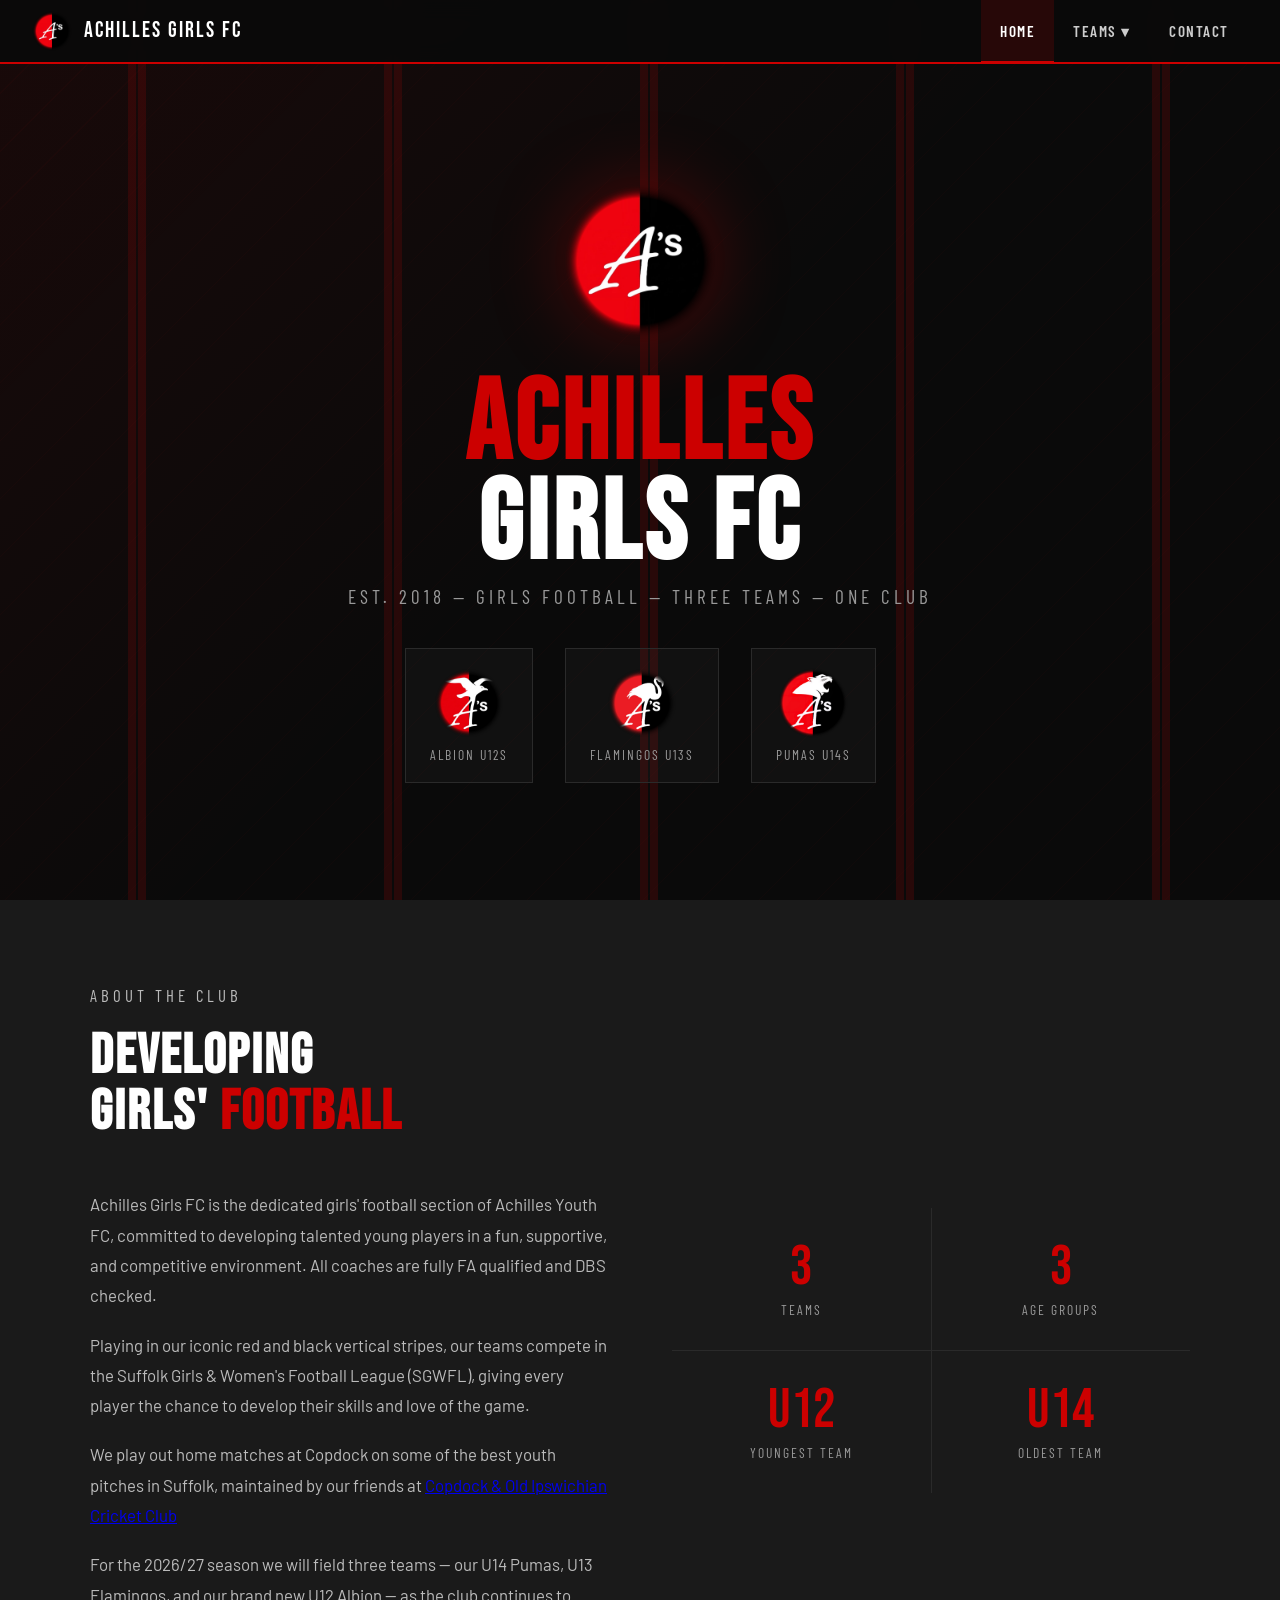
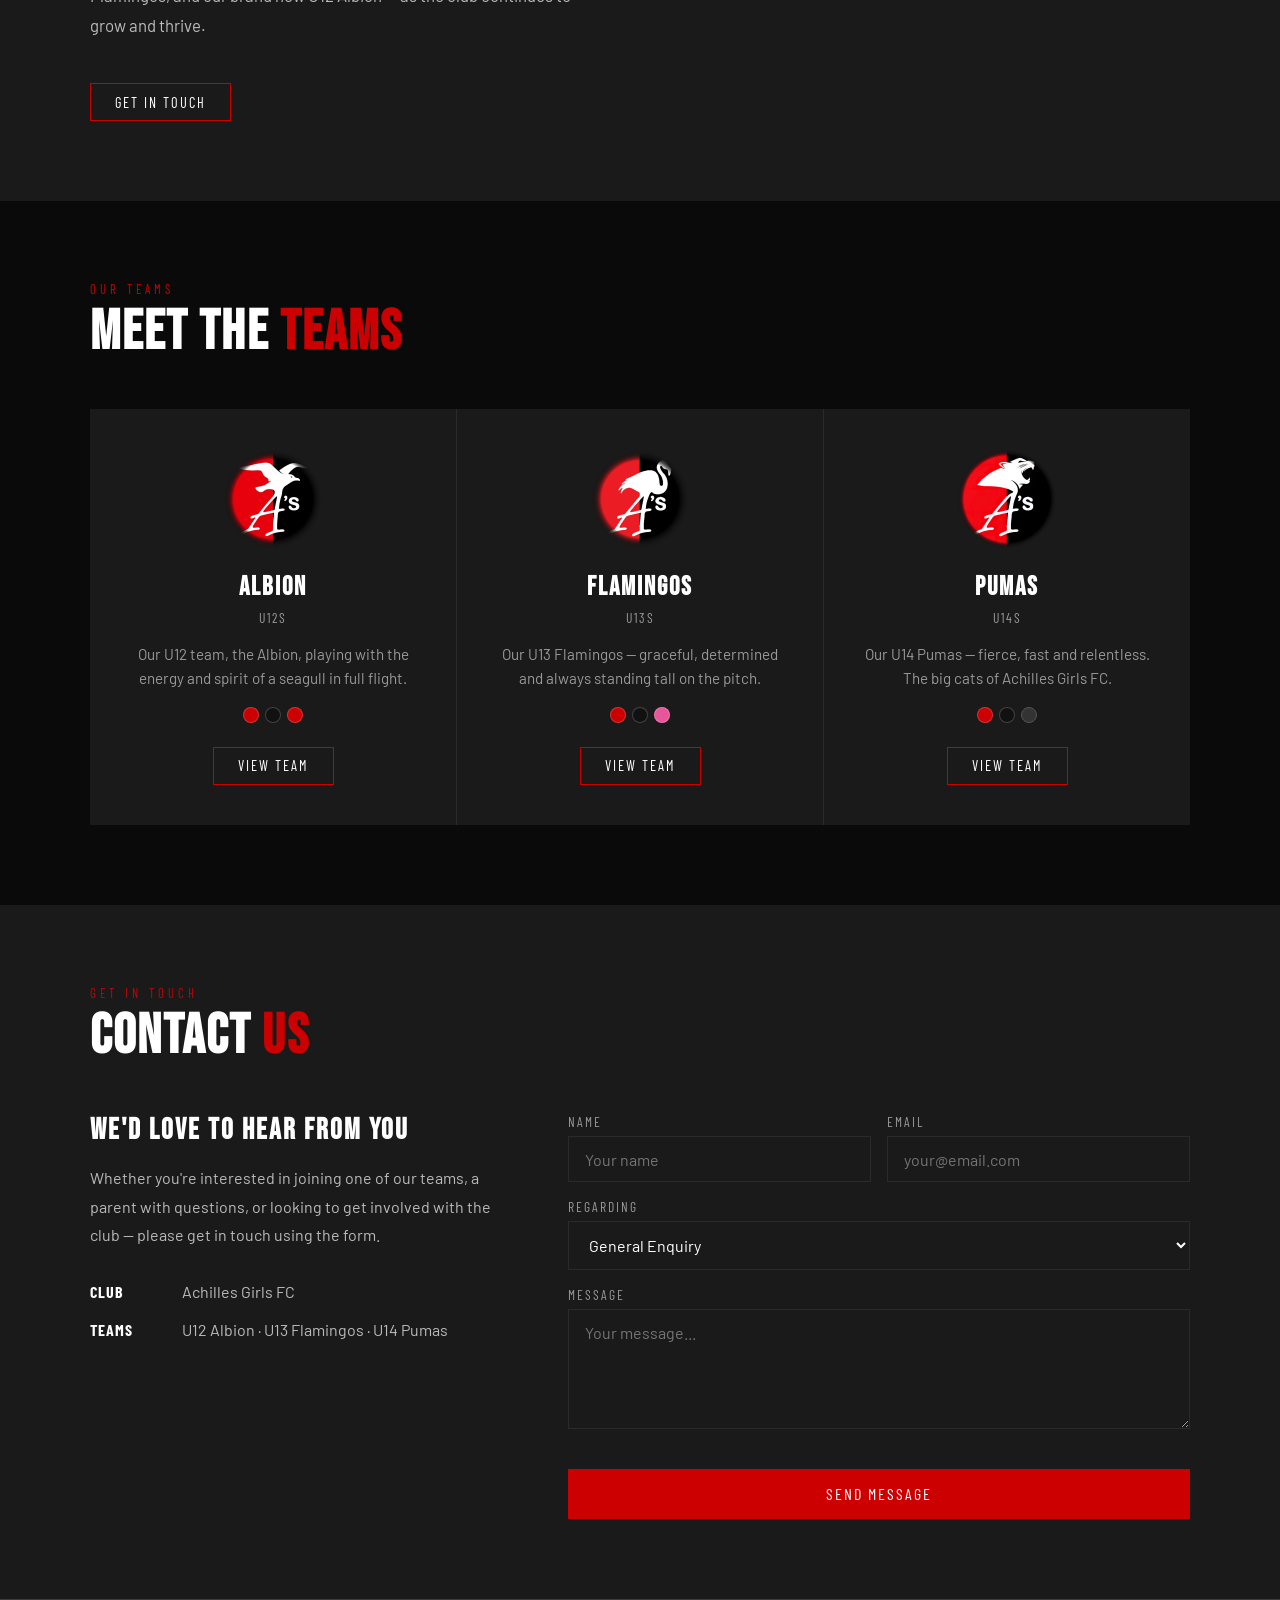
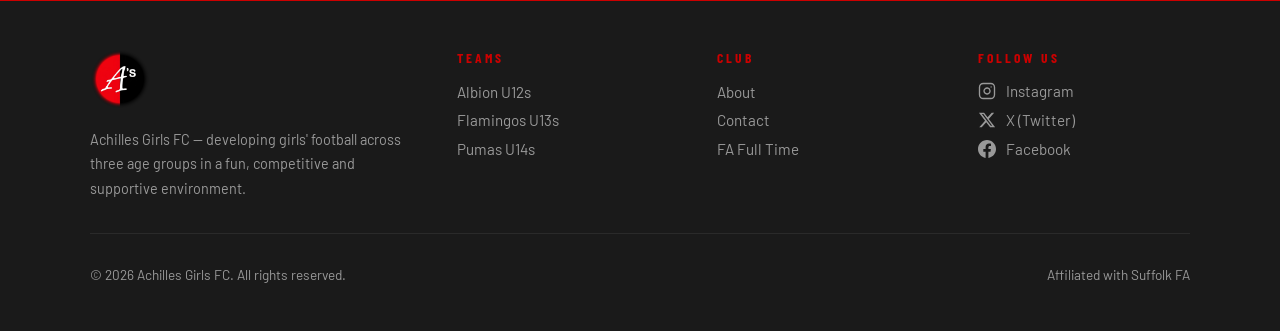
==== commit 571d3b16: "Update index.html" ====
--- a/index.html
+++ b/index.html
@@ -94,7 +94,7 @@
           <h2 class="section-title">Developing<br>Girls' <span>Football</span></h2>
           <p>Achilles Girls FC is the dedicated girls' football section of Achilles Youth FC, committed to developing talented young players in a fun, supportive, and competitive environment. All coaches are fully FA qualified and DBS checked.</p>
           <p>Playing in our iconic red and black vertical stripes, our teams compete in the Suffolk Girls &amp; Women's Football League (SGWFL), giving every player the chance to develop their skills and love of the game.</p>
-          <p>We play out home matches at Copdock Cricket club on some of the best youth pitches in Suffolk, maintained by our friends at <a href="https://candoicc.play-cricket.com/home" class="btn">Copdock &amp; Old Ipswichian CC</a> </p>
+          <p>We play out home matches at Copdock on some of the best youth pitches in Suffolk, maintained by our friends at <a href="https://candoicc.play-cricket.com/home" target="_blank" rel="noopener">Copdock &amp; Old Ipswichian Cricket Club</a> </p>
           <p>For the 2026/27 season we will field three teams — our U14 Pumas, U13 Flamingos, and our brand new U12 Albion — as the club continues to grow and thrive.</p>
           <a href="index.html#contact" class="btn">Get in Touch</a>
         </div>
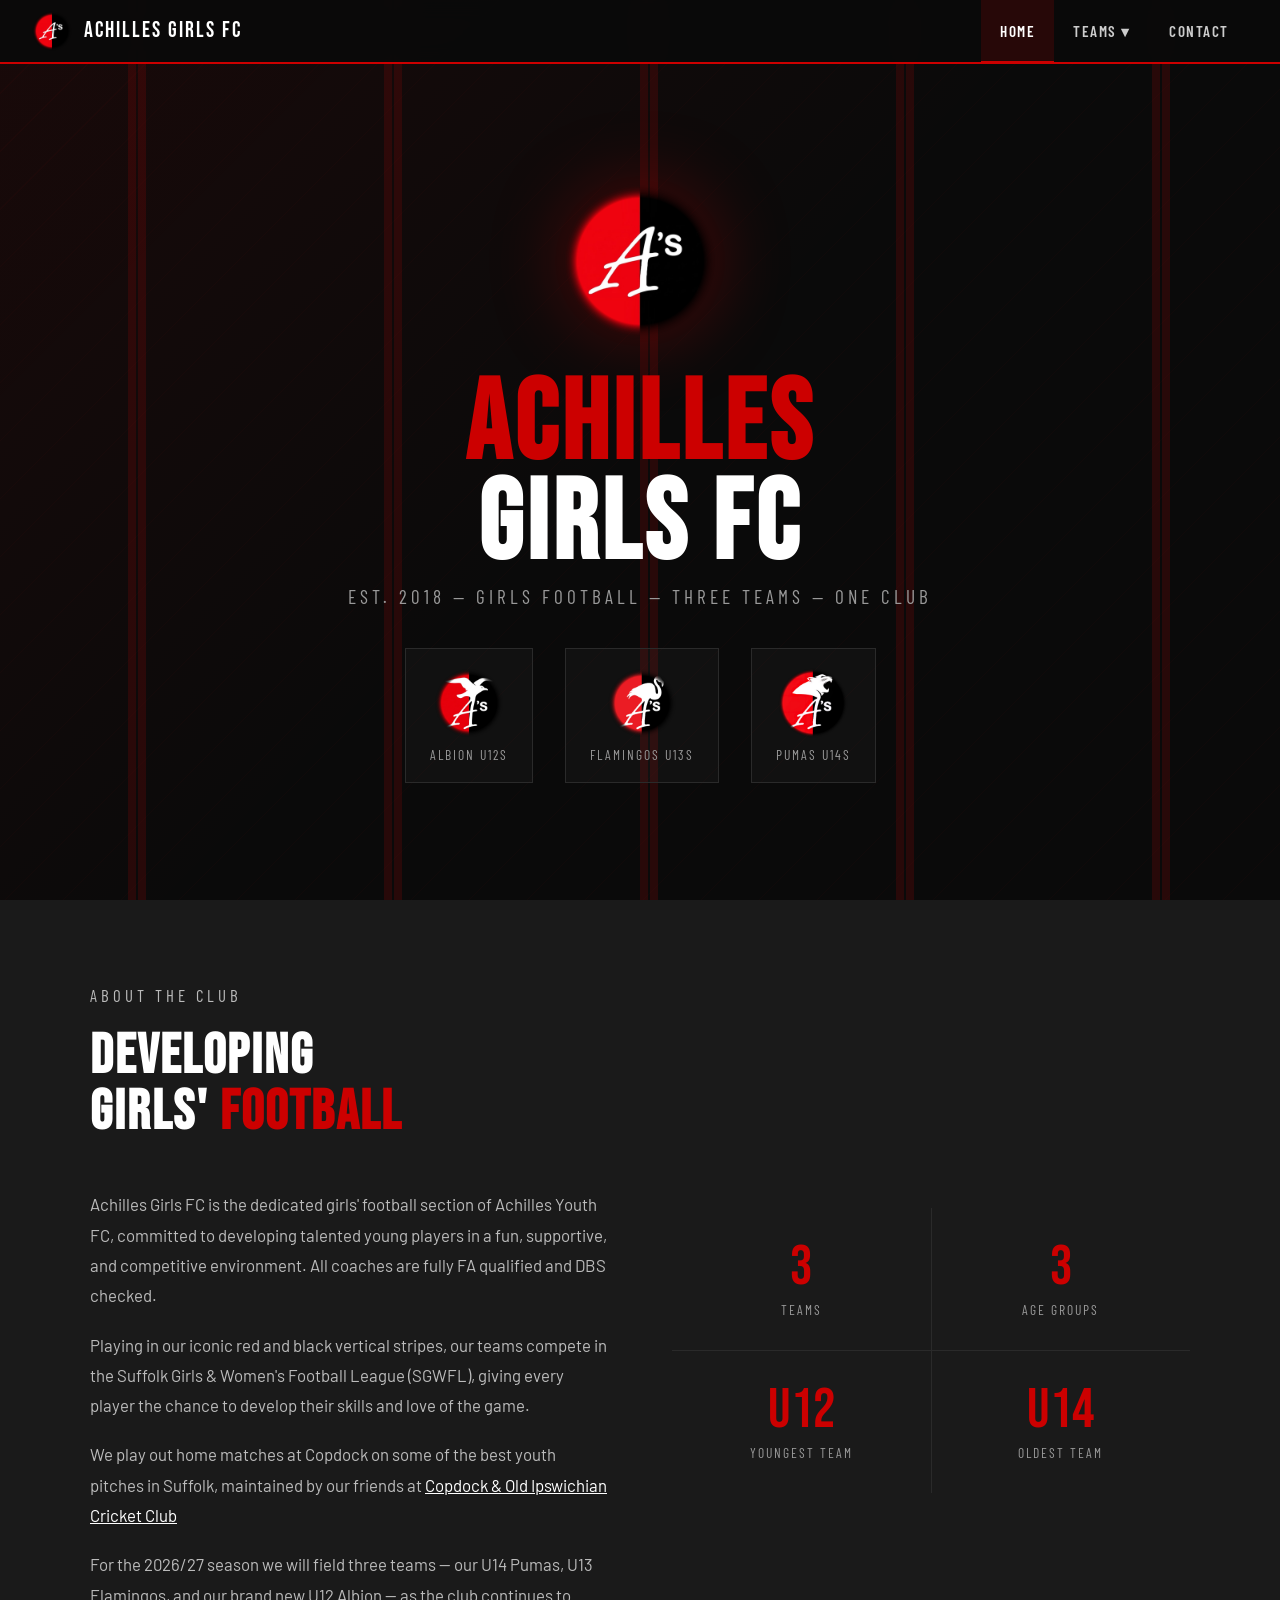
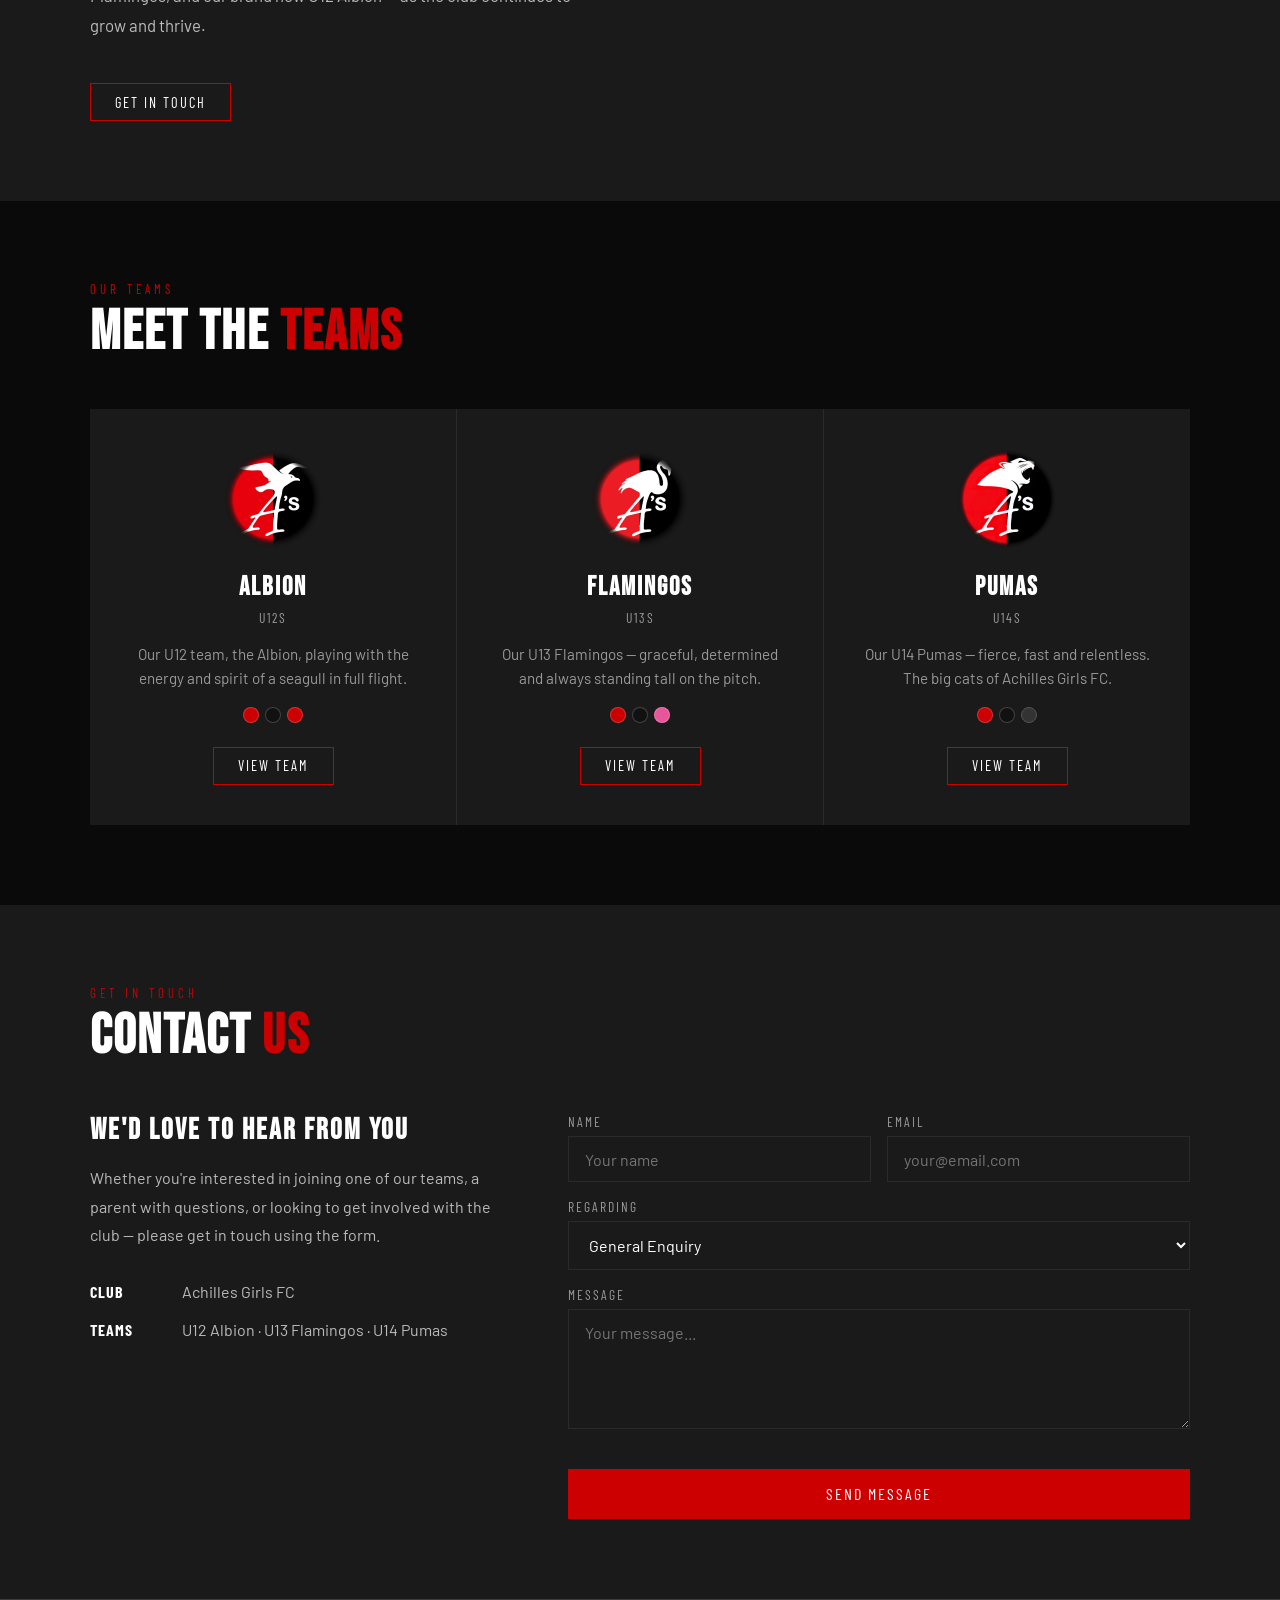
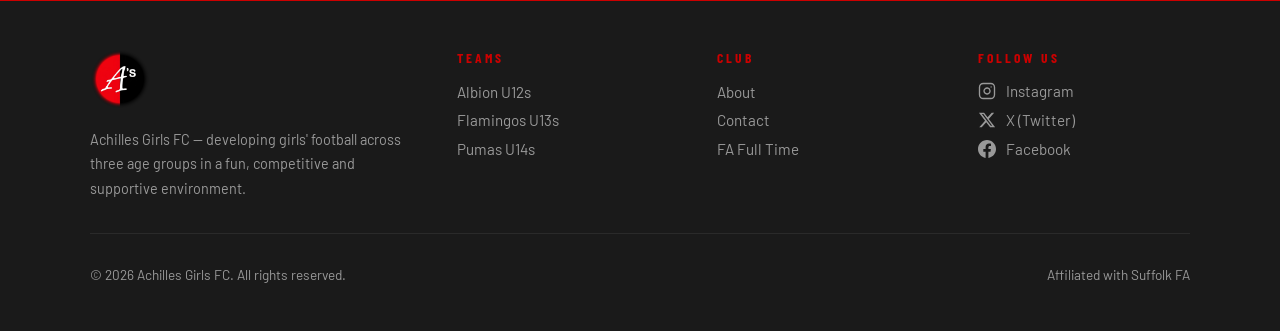
==== commit 3d523ddd: "Update index.html" ====
--- a/index.html
+++ b/index.html
@@ -94,7 +94,7 @@
           <h2 class="section-title">Developing<br>Girls' <span>Football</span></h2>
           <p>Achilles Girls FC is the dedicated girls' football section of Achilles Youth FC, committed to developing talented young players in a fun, supportive, and competitive environment. All coaches are fully FA qualified and DBS checked.</p>
           <p>Playing in our iconic red and black vertical stripes, our teams compete in the Suffolk Girls &amp; Women's Football League (SGWFL), giving every player the chance to develop their skills and love of the game.</p>
-          <p>We play out home matches at Copdock on some of the best youth pitches in Suffolk, maintained by our friends at <a href="https://candoicc.play-cricket.com/home" target="_blank" rel="noopener">Copdock &amp; Old Ipswichian Cricket Club</a> </p>
+          <p>We play out home matches at Copdock on some of the best youth pitches in Suffolk, maintained by our friends at <a href="https://candoicc.play-cricket.com/home" target="_blank" style="color:#ffffff;">Copdock &amp; Old Ipswichian Cricket Club</a> </p>
           <p>For the 2026/27 season we will field three teams — our U14 Pumas, U13 Flamingos, and our brand new U12 Albion — as the club continues to grow and thrive.</p>
           <a href="index.html#contact" class="btn">Get in Touch</a>
         </div>
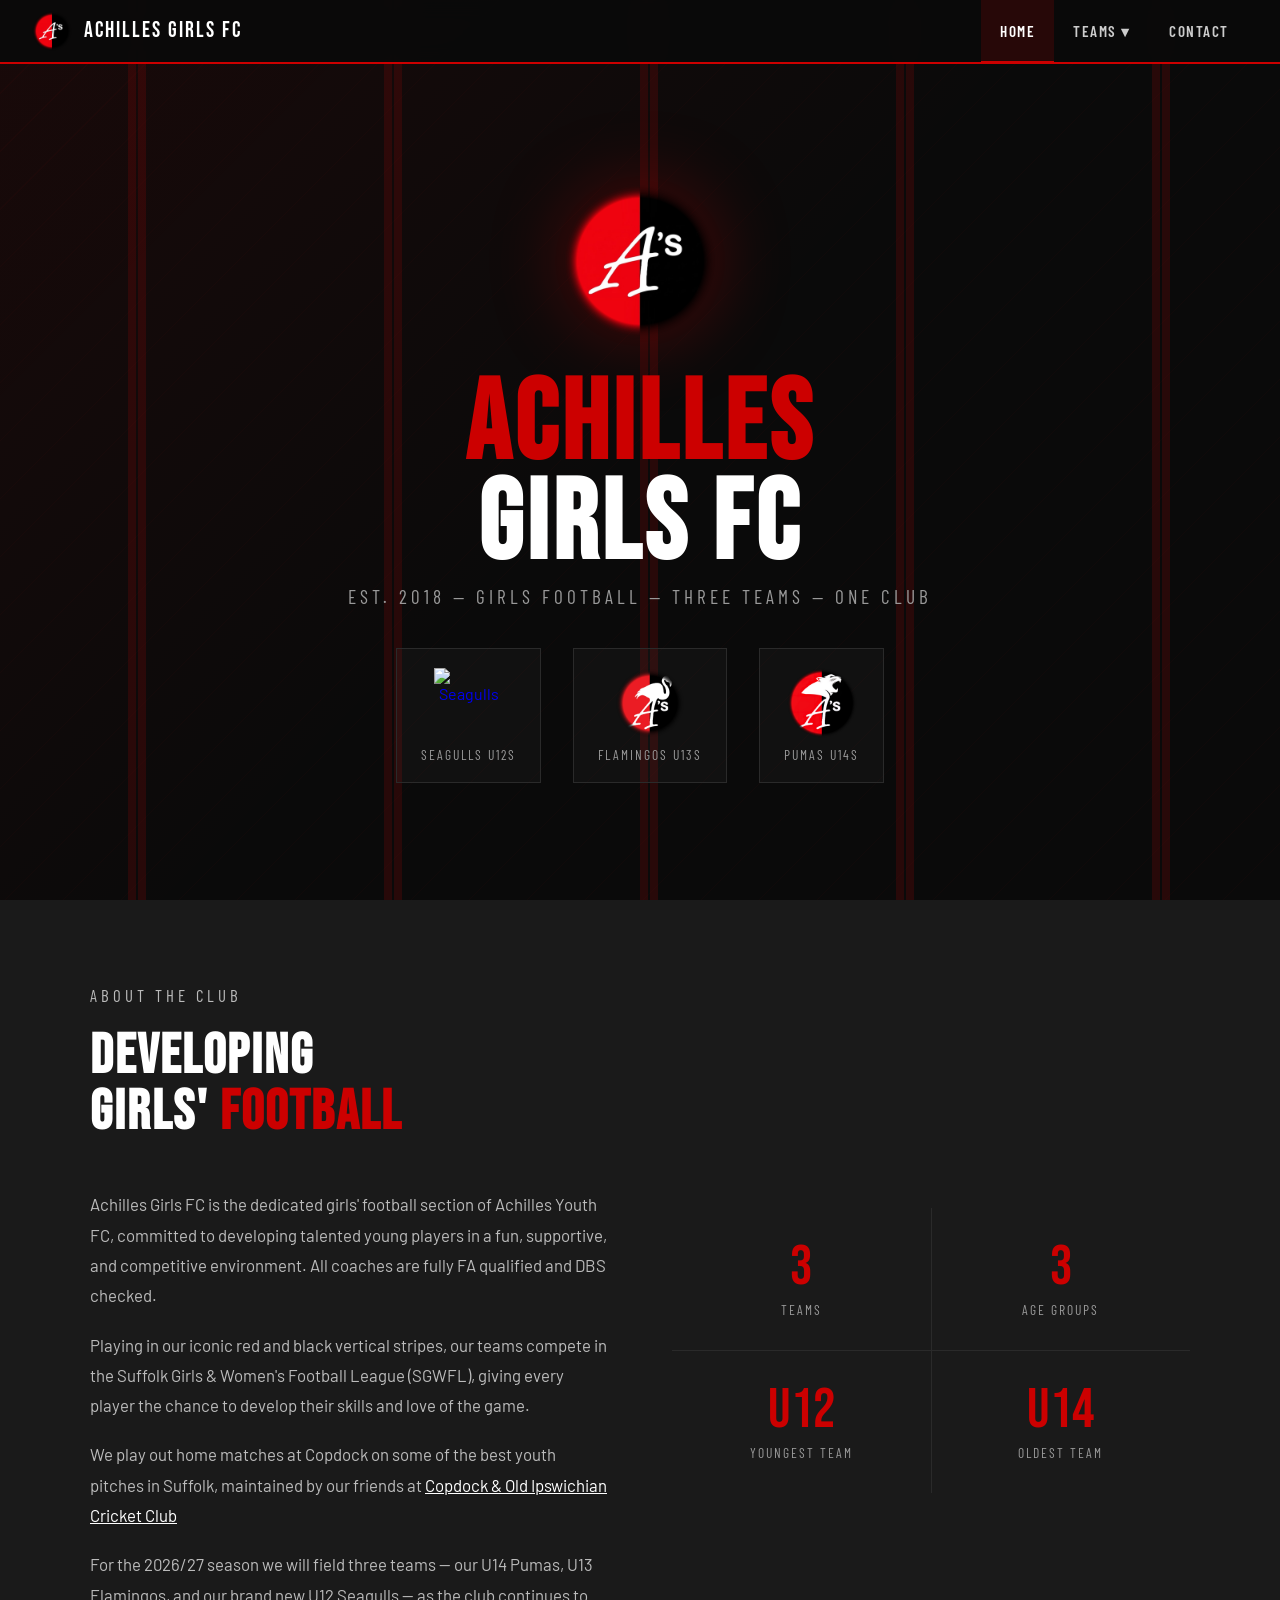
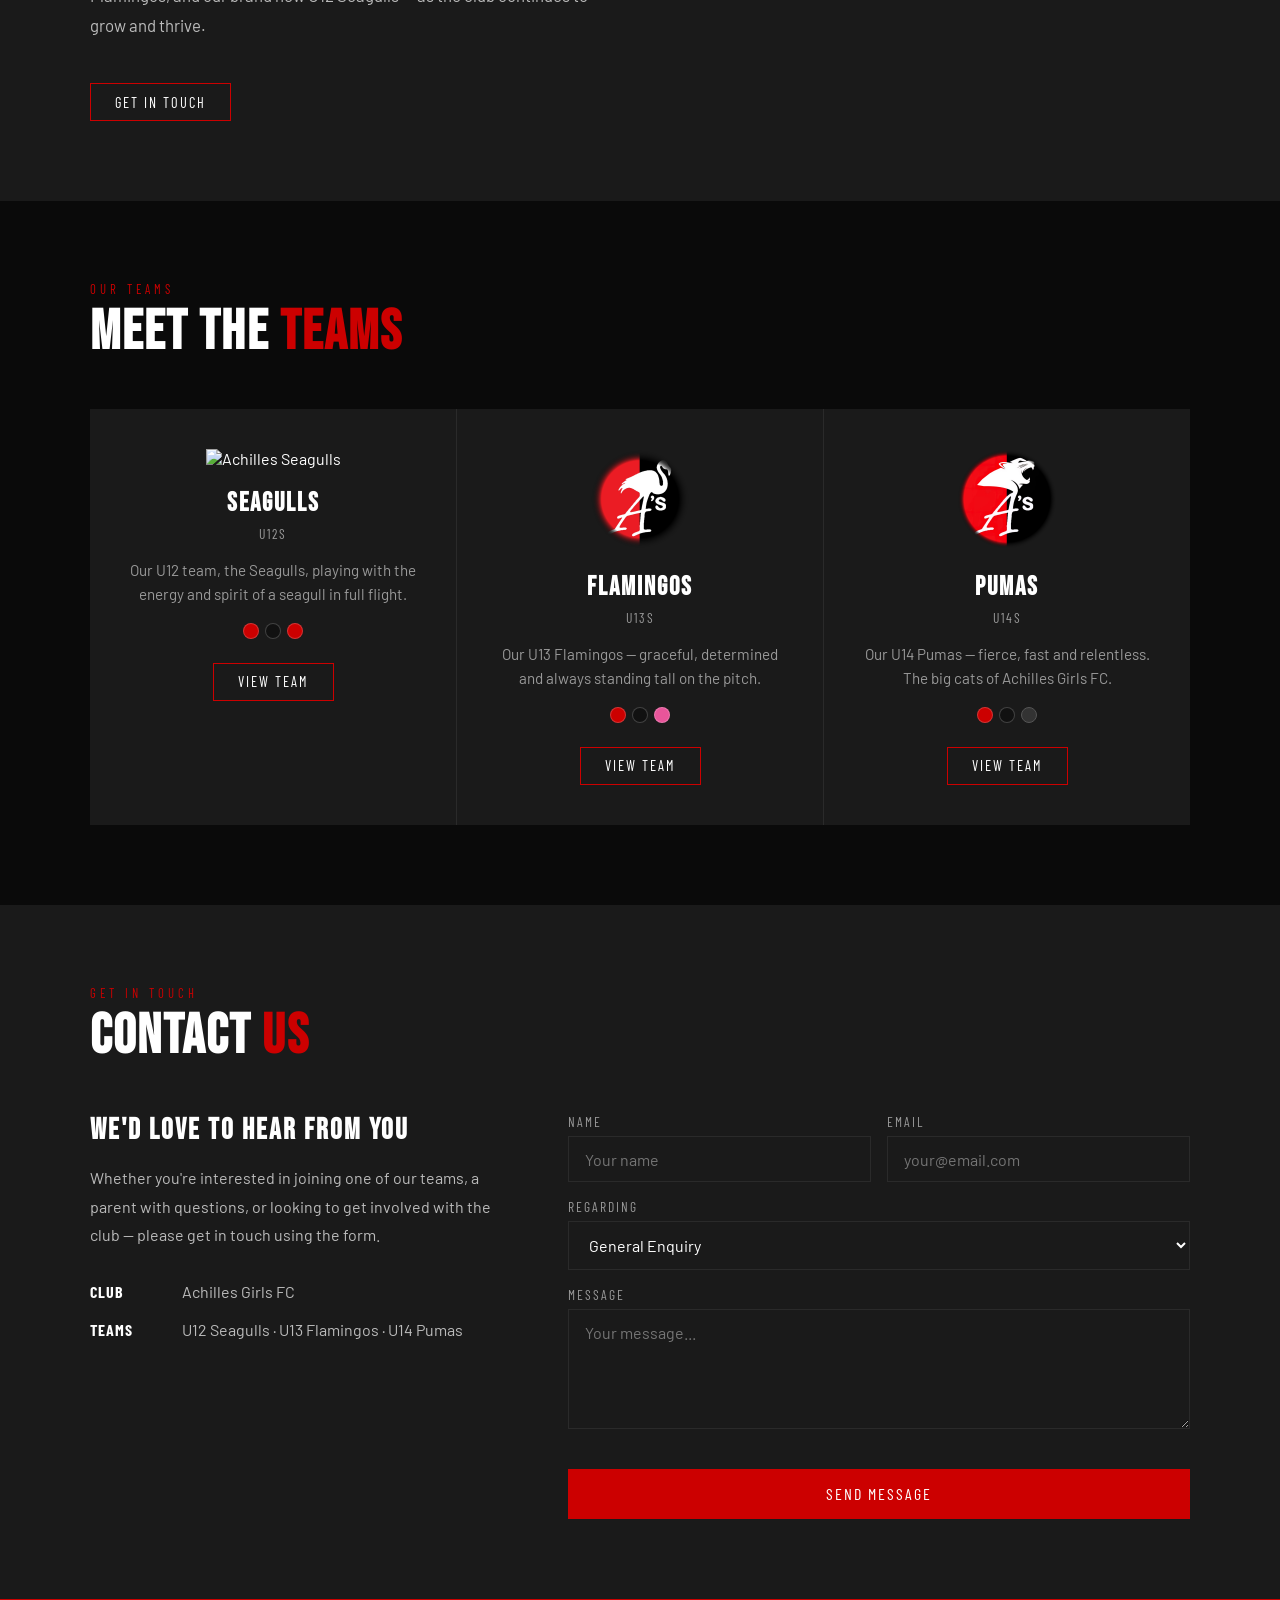
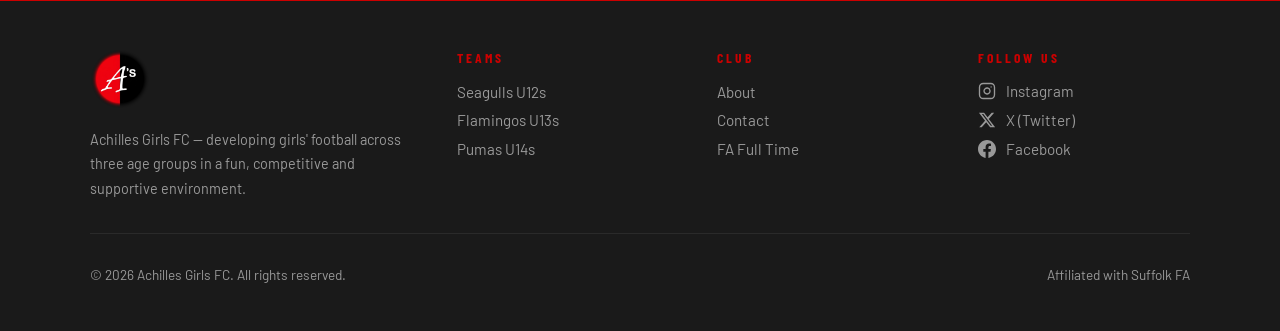
==== commit 96db91f7: "Update index.html" ====
--- a/index.html
+++ b/index.html
@@ -30,8 +30,8 @@
         <a href="#">Teams ▾</a>
         <ul class="dropdown-menu">
           <li>
-            <a href="team-albion.html">
-              <img src="images/logo-albion.png" alt=""> Albion U12s
+            <a href="team-Seagulls.html">
+              <img src="images/logo-Seagulls.png" alt=""> Seagulls U12s
             </a>
           </li>
           <li>
@@ -69,9 +69,9 @@
       <h1><span>Achilles</span><br>Girls FC</h1>
       <p class="hero-sub">Est. 2018 &mdash; Girls Football &mdash; Three Teams &mdash; One Club</p>
       <div class="hero-teams">
-        <a href="team-albion.html" class="hero-team-badge">
-          <img src="images/logo-albion.png" alt="Albion">
-          <span>Albion U12s</span>
+        <a href="team-Seagulls.html" class="hero-team-badge">
+          <img src="images/logo-Seagulls.png" alt="Seagulls">
+          <span>Seagulls U12s</span>
         </a>
         <a href="team-flamingos.html" class="hero-team-badge">
           <img src="images/logo-flamingos.png" alt="Flamingos">
@@ -95,7 +95,7 @@
           <p>Achilles Girls FC is the dedicated girls' football section of Achilles Youth FC, committed to developing talented young players in a fun, supportive, and competitive environment. All coaches are fully FA qualified and DBS checked.</p>
           <p>Playing in our iconic red and black vertical stripes, our teams compete in the Suffolk Girls &amp; Women's Football League (SGWFL), giving every player the chance to develop their skills and love of the game.</p>
           <p>We play out home matches at Copdock on some of the best youth pitches in Suffolk, maintained by our friends at <a href="https://candoicc.play-cricket.com/home" target="_blank" style="color:#ffffff;">Copdock &amp; Old Ipswichian Cricket Club</a> </p>
-          <p>For the 2026/27 season we will field three teams — our U14 Pumas, U13 Flamingos, and our brand new U12 Albion — as the club continues to grow and thrive.</p>
+          <p>For the 2026/27 season we will field three teams — our U14 Pumas, U13 Flamingos, and our brand new U12 Seagulls — as the club continues to grow and thrive.</p>
           <a href="index.html#contact" class="btn">Get in Touch</a>
         </div>
         <div class="about-stats fade-in">
@@ -126,12 +126,12 @@
       <p class="section-label fade-in">Our Teams</p>
       <h2 class="section-title fade-in">Meet the <span>Teams</span></h2>
       <div class="teams-grid fade-in">
-        <!-- ALBION -->
-        <a href="team-albion.html" class="team-card" style="--accent: #CC0000;">
-          <img src="images/logo-albion.png" alt="Achilles Albion">
-          <h3>Albion</h3>
+        <!-- Seagulls -->
+        <a href="team-Seagulls.html" class="team-card" style="--accent: #CC0000;">
+          <img src="images/logo-Seagulls.png" alt="Achilles Seagulls">
+          <h3>Seagulls</h3>
           <div class="age-group">U12s</div>
-          <p style="color:#999; font-size:0.95rem; line-height:1.6;">Our U12 team, the Albion, playing with the energy and spirit of a seagull in full flight.</p>
+          <p style="color:#999; font-size:0.95rem; line-height:1.6;">Our U12 team, the Seagulls, playing with the energy and spirit of a seagull in full flight.</p>
           <div class="kit-colours">
             <div class="kit-swatch" style="background:#CC0000;" title="Red"></div>
             <div class="kit-swatch" style="background:#111;" title="Black"></div>
@@ -184,7 +184,7 @@
           </div>
           <div class="contact-detail">
             <strong>Teams</strong>
-            <span>U12 Albion · U13 Flamingos · U14 Pumas</span>
+            <span>U12 Seagulls · U13 Flamingos · U14 Pumas</span>
           </div>
           <!-- Add your social links here when ready -->
         </div>
@@ -213,7 +213,7 @@
               <label for="team">Regarding</label>
               <select id="team" name="team">
                 <option value="">General Enquiry</option>
-                <option value="albion">Albion U12s</option>
+                <option value="Seagulls">Seagulls U12s</option>
                 <option value="flamingos">Flamingos U13s</option>
                 <option value="pumas">Pumas U14s</option>
                 <option value="other">Other</option>
@@ -243,7 +243,7 @@
       <div class="footer-col">
         <h4>Teams</h4>
         <ul>
-          <li><a href="team-albion.html">Albion U12s</a></li>
+          <li><a href="team-Seagulls.html">Seagulls U12s</a></li>
           <li><a href="team-flamingos.html">Flamingos U13s</a></li>
           <li><a href="team-pumas.html">Pumas U14s</a></li>
         </ul>
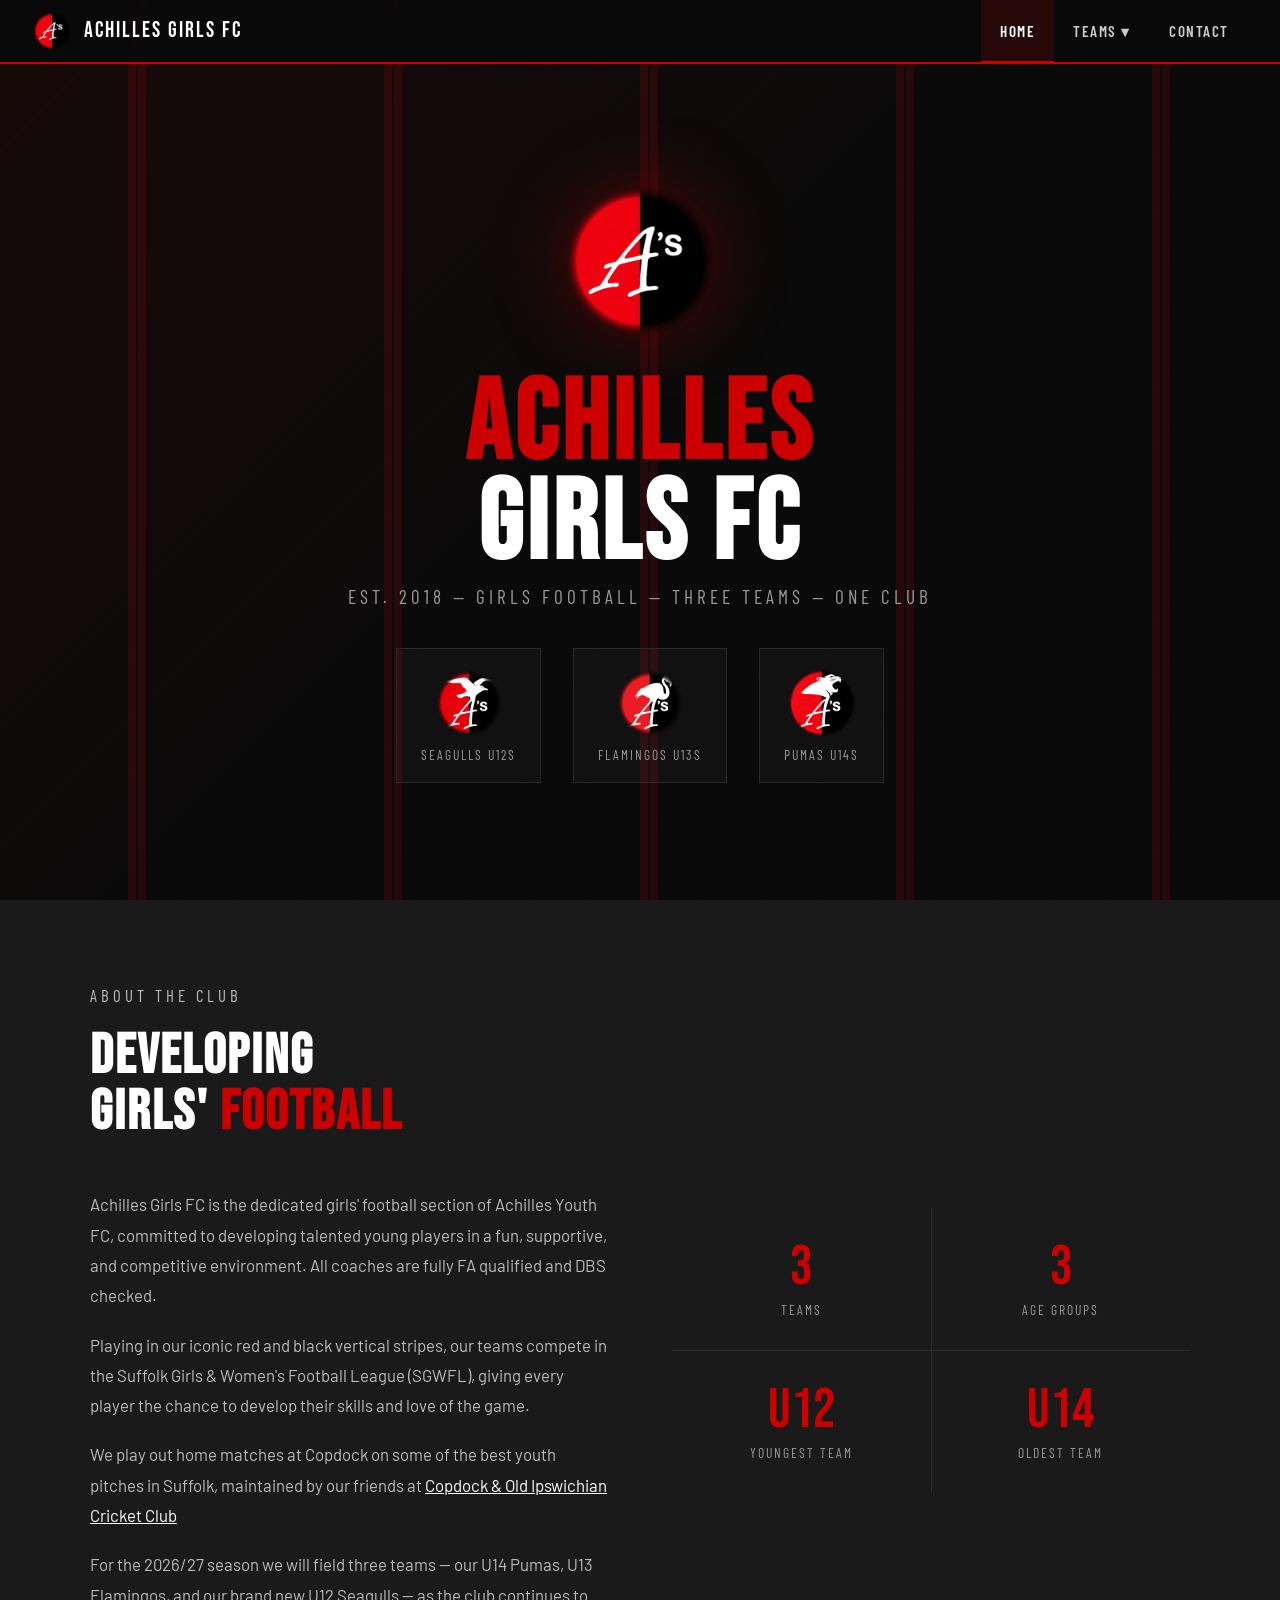
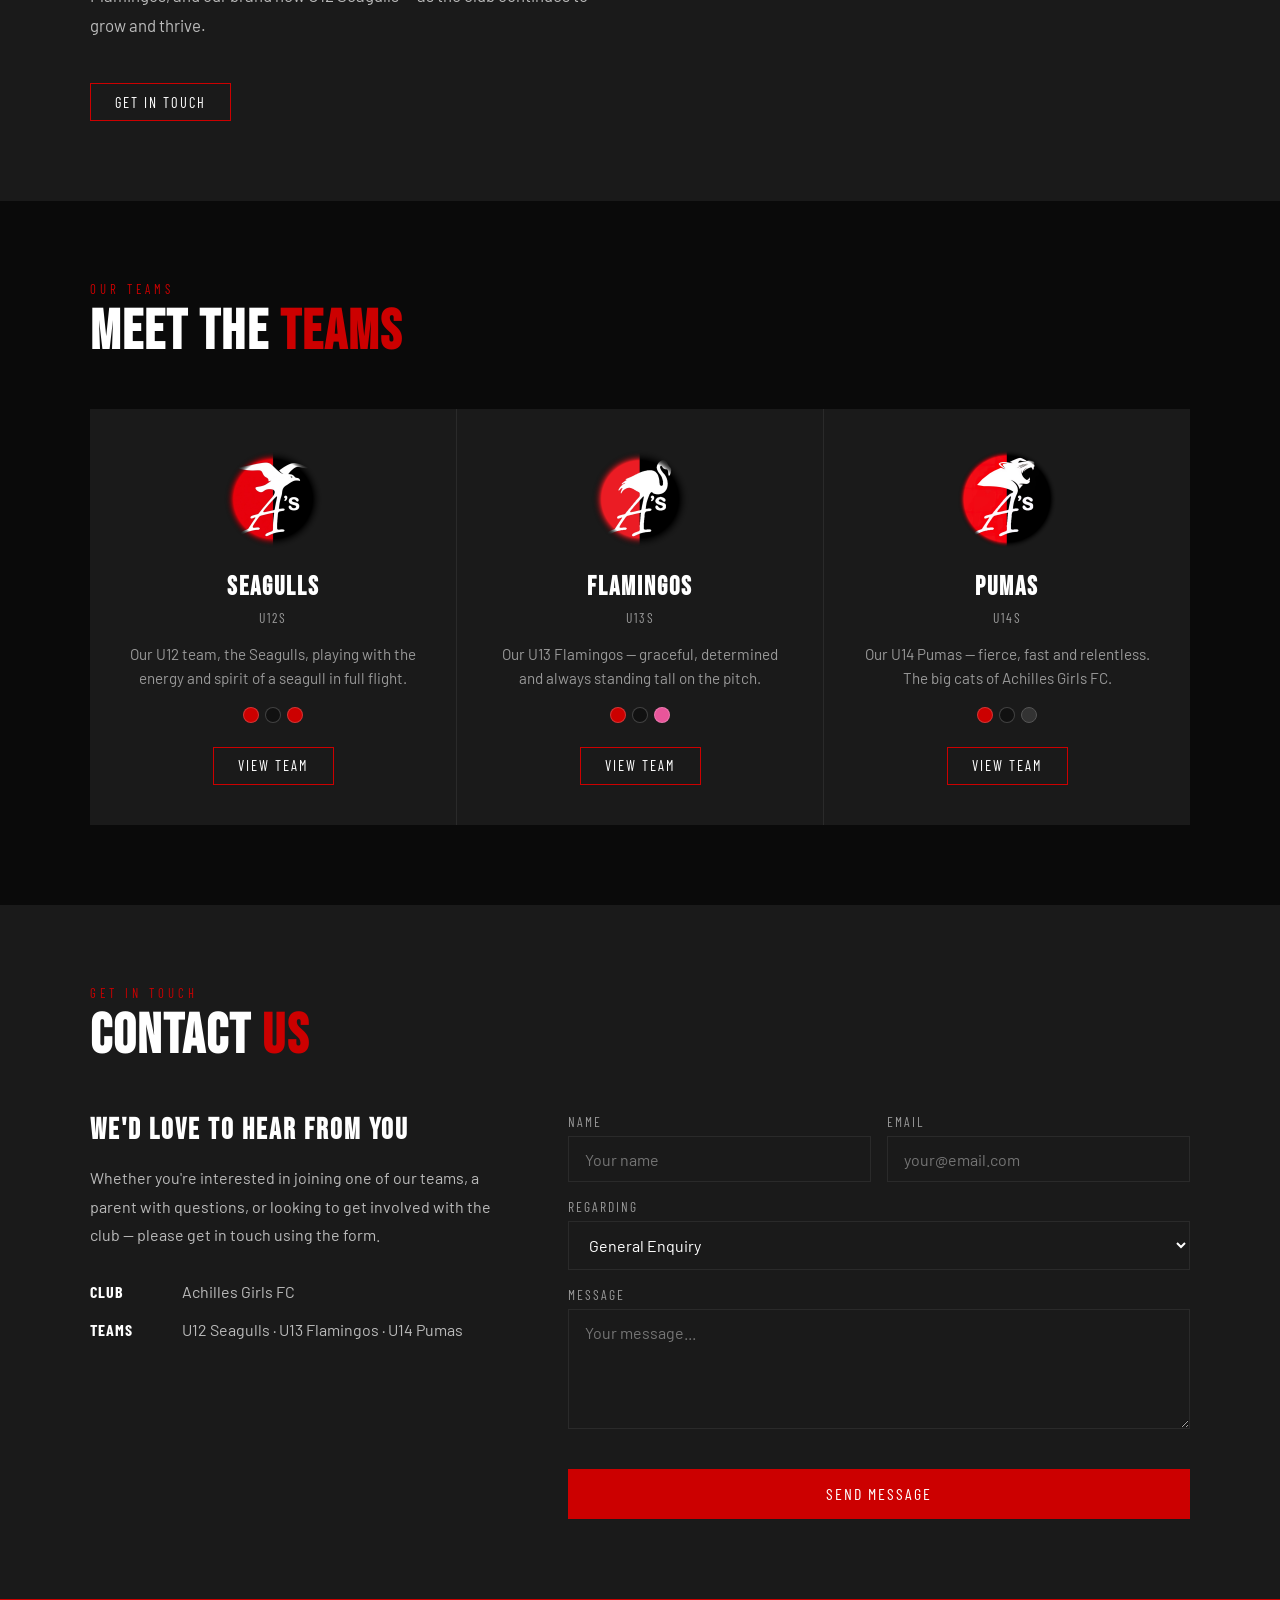
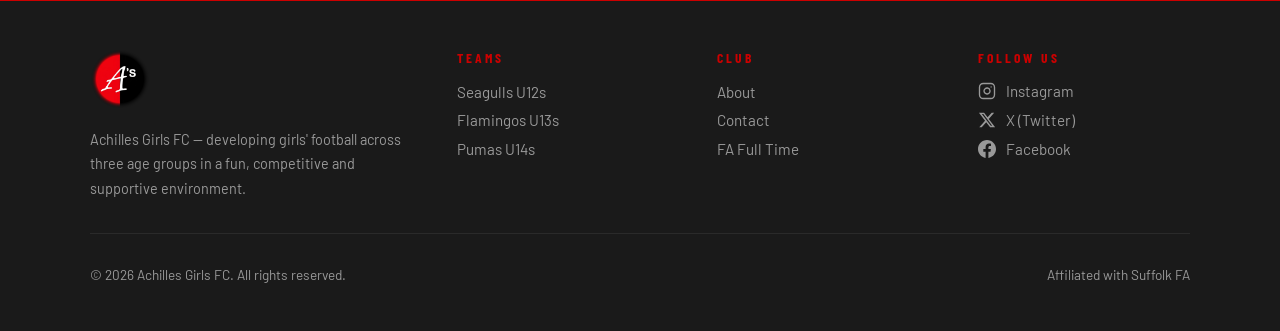
==== commit 56b31763: "Update index.html" ====
--- a/index.html
+++ b/index.html
@@ -31,7 +31,7 @@
         <ul class="dropdown-menu">
           <li>
             <a href="team-Seagulls.html">
-              <img src="images/logo-Seagulls.png" alt=""> Seagulls U12s
+              <img src="images/logo-seagulls.png" alt=""> Seagulls U12s
             </a>
           </li>
           <li>
@@ -70,7 +70,7 @@
       <p class="hero-sub">Est. 2018 &mdash; Girls Football &mdash; Three Teams &mdash; One Club</p>
       <div class="hero-teams">
         <a href="team-Seagulls.html" class="hero-team-badge">
-          <img src="images/logo-Seagulls.png" alt="Seagulls">
+          <img src="images/logo-seagulls.png" alt="Seagulls">
           <span>Seagulls U12s</span>
         </a>
         <a href="team-flamingos.html" class="hero-team-badge">
@@ -128,7 +128,7 @@
       <div class="teams-grid fade-in">
         <!-- Seagulls -->
         <a href="team-Seagulls.html" class="team-card" style="--accent: #CC0000;">
-          <img src="images/logo-Seagulls.png" alt="Achilles Seagulls">
+          <img src="images/logo-seagulls.png" alt="Achilles Seagulls">
           <h3>Seagulls</h3>
           <div class="age-group">U12s</div>
           <p style="color:#999; font-size:0.95rem; line-height:1.6;">Our U12 team, the Seagulls, playing with the energy and spirit of a seagull in full flight.</p>
